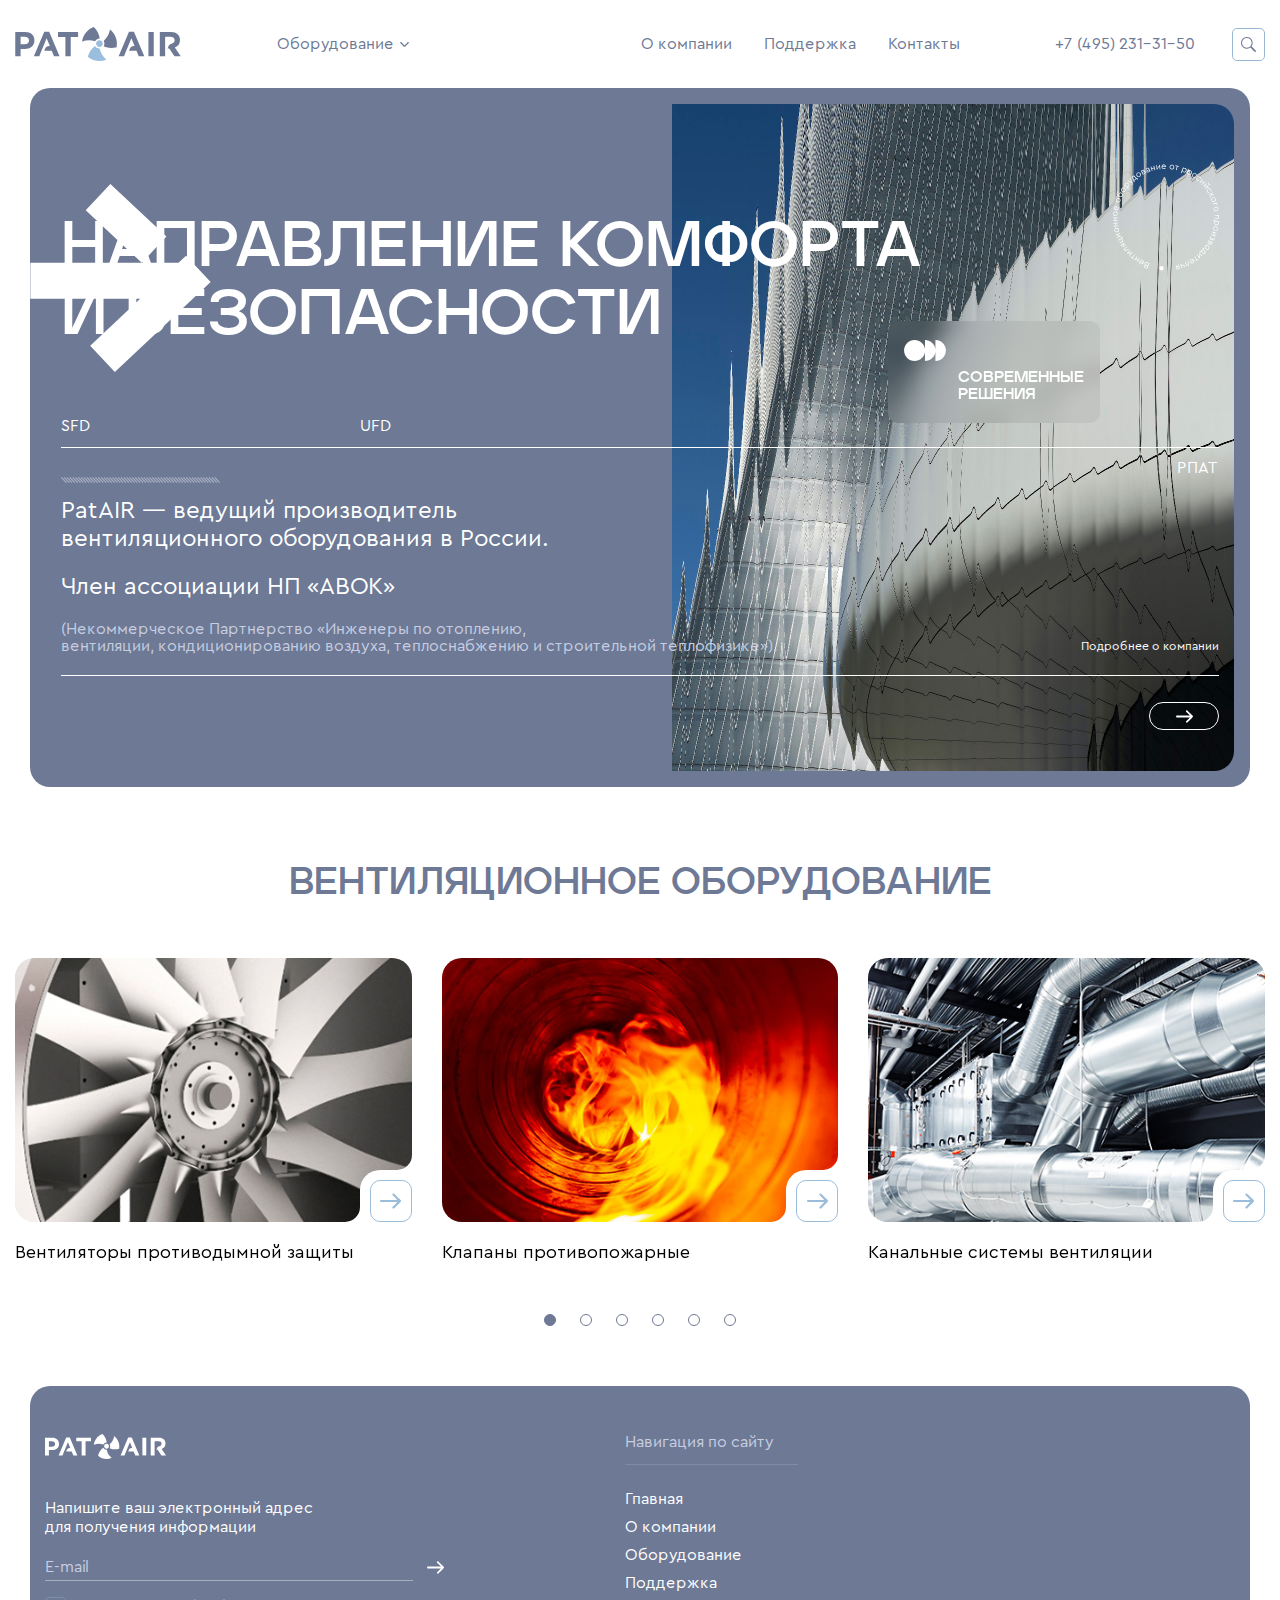
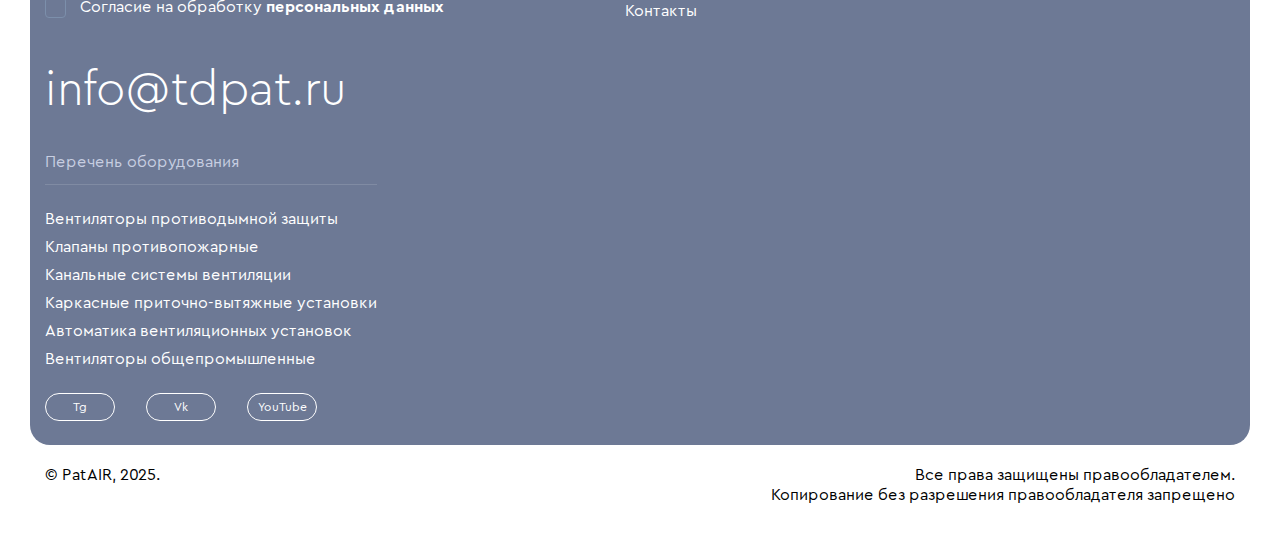
==== index.html @ de63b13e "Initial commit" ====
<!DOCTYPE html>
<html lang="ru">
	<head>
		<meta http-equiv="Content-Type" content="text/html; charset=utf-8">

		<!-- Adapting the page for mobile devices -->
		<meta name="viewport" content="width=device-width, initial-scale=1, maximum-scale=1">

		<!-- Prohibition of phone number recognition -->
		<meta name="format-detection" content="telephone=no">
		<meta name="SKYPE_TOOLBAR" content ="SKYPE_TOOLBAR_PARSER_COMPATIBLE">

		<!-- Page title -->
		<title>Заголовок страницы</title>

		<!-- Meta description -->
		<meta name="description" content="">

		<!-- Meta Keywords -->
		<meta name="keywords" content="">

		<!-- Changing the color of the mobile browser panel -->
		<meta name="msapplication-TileColor" content="#6d7995">
		<meta name="theme-color" content="#6d7995">

		<!-- Connecting style files -->
		<link rel="stylesheet" href="css/swiper-bundle.min.css">
		<link rel="stylesheet" href="css/swiper.css">
		<link rel="stylesheet" href="css/styles.css">
	</head>

	<body>
		<div class="wrap">
			<div class="main">
				<header>
					<div class="cont row">
						<div class="logo">
							<img src="images/logo.svg" alt="">
						</div>

						<nav class="menu row">
							<div class="menu_item">
								<a href="/" class="sub_link">
									<span>Оборудование</span>

									<svg class="arr"><use xlink:href="images/sprite.svg#ic_arr_ver"></use></svg>
								</a>

								<div class="sub_menu">
									<div class="row">
										<div><a href="/">
											<div class="icon">
												<img src="images/tmp/ic_sub_menu.png" alt="" loading="lazy">
											</div>

											<div>Вентиляторы<br> противодымной защиты</div>
										</a></div>

										<div><a href="/">
											<div class="icon">
												<img src="images/tmp/ic_sub_menu.png" alt="" loading="lazy">
											</div>

											<div>Каркасные приточно-вытяжные установки</div>
										</a></div>

										<div><a href="/">
											<div class="icon">
												<img src="images/tmp/ic_sub_menu.png" alt="" loading="lazy">
											</div>

											<div>Автоматика вентиляционных установок</div>
										</a></div>

										<div><a href="/">
											<div class="icon">
												<img src="images/tmp/ic_sub_menu.png" alt="" loading="lazy">
											</div>

											<div>Клапаны противопожарные</div>
										</a></div>

										<div><a href="/">
											<div class="icon">
												<img src="images/tmp/ic_sub_menu.png" alt="" loading="lazy">
											</div>

											<div>Канальные системы вентиляции</div>
										</a></div>

										<div><a href="/">
											<div class="icon">
												<img src="images/tmp/ic_sub_menu.png" alt="" loading="lazy">
											</div>

											<div>Вентиляторы общепромышленные</div>
										</a></div>
									</div>
								</div>
							</div>

							<div class="menu_item">
								<a href="/">О компании</a>
							</div>

							<div class="menu_item">
								<a href="/">Поддержка</a>
							</div>

							<div class="menu_item">
								<a href="/">Контакты</a>
							</div>
						</nav>

						<div class="phone">
							<a href="tel:+7 (495) 231-31-50">+7 (495) 231-31-50</a>
						</div>

						<div class="search">
							<button class="btn">
								<svg class="icon"><use xlink:href="images/sprite.svg#ic_search"></use></svg>
							</button>

							<form action="">
								<input type="text" name="" value="" class="input" placeholder="Введите текст">

								<button type="button" class="close_btn">
									<svg class="icon"><use xlink:href="images/sprite.svg#ic_close"></use></svg>
								</button>
							</form>
						</div>
					</div>
				</header>


				<section class="first_section block">
					<div class="data">
						<svg class="big_arrow"><use xlink:href="images/sprite.svg#ic_big_arrow"></use></svg>

						<div class="cont">
							<svg class="circle_text"><use xlink:href="images/sprite.svg#ic_circle_text"></use></svg>

							<div class="title">Направление комфорта<br> и безопасности</div>

							<div class="solutions">
								<svg class="icon"><use xlink:href="images/sprite.svg#ic_small_circles"></use></svg>
								<span>СОВРЕМЕННЫЕ<br> РЕШЕНИЯ</span>
							</div>

							<div class="line">
								<span>SFD</span>
								<span>UFD</span>
								<span>РПАТ</span>
							</div>

							<div class="sub_title">
								<div>PatAIR — ведущий производитель<br> вентиляционного оборудования в России.</div>

								<div>Член ассоциации НП «АВОК»</div>
							</div>

							<div class="desc">(Некоммерческое Партнерство «Инженеры по отоплению,<br> вентиляции, кондиционированию воздуха, теплоснабжению и строительной теплофизике»).</div>

							<a href="/" class="link">Подробнее о компании</a>

							<div class="hr"></div>

							<a href="/" class="link_arrow">
								<svg class="icon"><use xlink:href="images/sprite.svg#ic_arrow_hor"></use></svg>
							</a>
						</div>

						<img src="images/tmp/first_section_img.jpg" alt="" class="img" loading="lazy">
					</div>
				</section>


				<section class="equipment">
					<div class="cont">
						<div class="block_head center">
							<div class="title">Вентиляционное оборудование</div>
						</div>

						<div class="swiper">
							<div class="swiper-wrapper">
								<div class="swiper-slide">
									<a href="/" class="item">
										<div class="thumb">
											<img src="images/tmp/equipment_thumb1.jpg" alt="" loading="lazy">

											<div class="arrow">
												<div class="icon">
													<svg><use xlink:href="images/sprite.svg#ic_arrow_hor"></use></svg>
												</div>
											</div>
										</div>

										<div class="name">Вентиляторы противодымной защиты</div>
									</a>
								</div>

								<div class="swiper-slide">
									<a href="/" class="item">
										<div class="thumb">
											<img src="images/tmp/equipment_thumb2.jpg" alt="" loading="lazy">

											<div class="arrow">
												<div class="icon">
													<svg><use xlink:href="images/sprite.svg#ic_arrow_hor"></use></svg>
												</div>
											</div>
										</div>

										<div class="name">Клапаны противопожарные</div>
									</a>
								</div>

								<div class="swiper-slide">
									<a href="/" class="item">
										<div class="thumb">
											<img src="images/tmp/equipment_thumb3.jpg" alt="" loading="lazy">

											<div class="arrow">
												<div class="icon">
													<svg><use xlink:href="images/sprite.svg#ic_arrow_hor"></use></svg>
												</div>
											</div>
										</div>

										<div class="name">Канальные системы вентиляции</div>
									</a>
								</div>

								<div class="swiper-slide">
									<a href="/" class="item">
										<div class="thumb">
											<img src="images/tmp/equipment_thumb1.jpg" alt="" loading="lazy">

											<div class="arrow">
												<div class="icon">
													<svg><use xlink:href="images/sprite.svg#ic_arrow_hor"></use></svg>
												</div>
											</div>
										</div>

										<div class="name">Вентиляторы противодымной защиты</div>
									</a>
								</div>

								<div class="swiper-slide">
									<a href="/" class="item">
										<div class="thumb">
											<img src="images/tmp/equipment_thumb2.jpg" alt="" loading="lazy">

											<div class="arrow">
												<div class="icon">
													<svg><use xlink:href="images/sprite.svg#ic_arrow_hor"></use></svg>
												</div>
											</div>
										</div>

										<div class="name">Клапаны противопожарные</div>
									</a>
								</div>

								<div class="swiper-slide">
									<a href="/" class="item">
										<div class="thumb">
											<img src="images/tmp/equipment_thumb3.jpg" alt="" loading="lazy">

											<div class="arrow">
												<div class="icon">
													<svg><use xlink:href="images/sprite.svg#ic_arrow_hor"></use></svg>
												</div>
											</div>
										</div>

										<div class="name">Канальные системы вентиляции</div>
									</a>
								</div>
							</div>

							<div class="swiper-pagination"></div>
						</div>
					</div>
				</section>
			</div>


			<footer>
				<div class="data">
					<div class="cont row">
						<div class="col">
							<div class="logo">
								<img src="images/logo_white.svg" alt="">
							</div>

							<div class="subscribe">
								<div class="label">Напишите ваш электронный адрес<br> для получения информации</div>

								<form action="">
									<input type="email" name="" value="" class="input" placeholder="E-mail">

									<button type="submit" class="submit_btn">
										<svg class="icon"><use xlink:href="images/sprite.svg#ic_arrow_hor"></use></svg>
									</button>

									<div class="agree">
										<label class="checkbox">
											<input type="checkbox" name="agree">

											<div class="check"></div>

											<div>Согласие на обработку <a href="/" target="_blank">персональных данных</a></div>
										</label>
									</div>
								</form>
							</div>

							<div class="email">
								<a href="mailto:info@tdpat.ru">info@tdpat.ru</a>
							</div>
						</div>

						<div class="col">
							<div class="links">
								<div class="title">Навигация по сайту</div>

								<div class="items">
									<div><a href="/">Гпавная</a></div>

									<div><a href="/">О компании</a></div>

									<div><a href="/">Оборудование</a></div>

									<div><a href="/">Поддержка</a></div>

									<div><a href="/">Контакты</a></div>
								</div>
							</div>
						</div>

						<div class="col">
							<div class="links">
								<div class="title">Перечень оборудования</div>

								<div class="items">
									<div><a href="/">Вентиляторы противодымной защиты</a></div>

									<div><a href="/">Клапаны противопожарные</a></div>

									<div><a href="/">Канальные системы вентиляции</a></div>

									<div><a href="/">Каркасные приточно-вытяжные установки</a></div>

									<div><a href="/">Автоматика вентиляционных установок</a></div>

									<div><a href="/">Вентиляторы общепромышленные</a></div>
								</div>
							</div>

							<div class="socials">
								<a href="/" target="_blank" rel="noopener nofollow">Tg</a>

								<a href="/" target="_blank" rel="noopener nofollow">Vk</a>

								<a href="/" target="_blank" rel="noopener nofollow">YouTube</a>
							</div>
						</div>
					</div>
				</div>

				<div class="bottom">
					<div class="cont row">
						<div class="copyright">&copy; PatAIR, 2025.</div>

						<div class="text">Все права защищены правообладателем.<br> Копирование без разрешения правообладателя запрещено</div>
					</div>
				</div>
			</footer>

			<div class="overlay"></div>
		</div>


		<!-- Connecting javascript files -->
		<script src="js/jquery-3.6.3.min.js"></script>
		<script src="js/functions.js"></script>
		<script src="js/swiper-bundle.min.js"></script>
		<script src="js/scripts.js"></script>
	</body>
</html>
---- css/styles.css ----
/*-----------
    Fonts
-----------*/
@font-face
{
    font-family: 'CeraPro';
    font-weight: 300;
    font-style: normal;

    font-display: swap;
    src: url('../fonts/CeraPro-Light.woff2') format('woff2'),
    url('../fonts/CeraPro-Light.woff') format('woff'),
    url('../fonts/CeraPro-Light.ttf') format('truetype');
}

@font-face
{
    font-family: 'CeraPro';
    font-weight: normal;
    font-style: normal;

    font-display: swap;
    src: url('../fonts/CeraPro-Regular.woff2') format('woff2'),
    url('../fonts/CeraPro-Regular.woff') format('woff'),
    url('../fonts/CeraPro-Regular.ttf') format('truetype');
}

@font-face
{
    font-family: 'CeraPro';
    font-weight: 700;
    font-style: normal;

    font-display: swap;
    src: url('../fonts/CeraPro-Bold.woff2') format('woff2'),
    url('../fonts/CeraPro-Bold.woff') format('woff'),
    url('../fonts/CeraPro-Bold.ttf') format('truetype');
}


@font-face
{
    font-family: 'Jeko';
    font-weight: 700;
    font-style: normal;

    font-display: swap;
    src: url('../fonts/Jeko-Bold.woff2') format('woff2'),
    url('../fonts/Jeko-Bold.woff') format('woff'),
    url('../fonts/Jeko-Bold.ttf') format('truetype');
}



/*------------------
    Reset styles
------------------*/
*
{
    box-sizing: border-box;
    margin: 0;
    padding: 0;

    scroll-margin-top: 24px;
}

*:before,
*:after
{
    box-sizing: border-box;
}

html
{
    scroll-behavior: smooth;
    -webkit-font-smoothing: antialiased;
    -moz-osx-font-smoothing: grayscale;
        -ms-text-size-adjust: 100%;
    -webkit-text-size-adjust: 100%;
}

body
{
    margin: 0;

    overscroll-behavior: none;
    -webkit-tap-highlight-color: transparent;
    -webkit-overflow-scrolling: touch;
    text-rendering: optimizeLegibility;
    text-decoration-skip: objects;
}

img
{
    border-style: none;
}

textarea
{
    overflow: auto;
}

input,
textarea,
input:active,
textarea:active,
button
{
    margin: 0;

    -webkit-border-radius: 0;
            border-radius: 0;
         outline: none transparent !important;
    box-shadow: none;

    -webkit-appearance: none;
            appearance: none;
    -moz-outline: none !important;
}

input::-webkit-outer-spin-button,
input::-webkit-inner-spin-button
{
    margin: 0;

    -webkit-appearance: none;
}

input[type=number]
{
    -moz-appearance: textfield;
}

:focus
{
    outline: 0;
}

:hover,
:active
{
    -webkit-tap-highlight-color: rgba(0, 0, 0, 0);
    -webkit-touch-callout: none;
}


::-ms-clear
{
    display: none;
}



/*-------------------
    Global styles
-------------------*/
:root
{
    --bg: #fff;
    --scroll_width: 17px;
    --text_color: #000;
    --font_size: 16px;
    --font_size_title: 38px;
    --font_size_title_big: 64px;
    --font_family: 'CeraPro', 'Arial', sans-serif;
    --font_family2: 'Jeko', 'Arial', sans-serif;
}


::selection
{
    color: #fff;
    background: #6d7995;
}

::-moz-selection
{
    color: #fff;
    background: #6d7995;
}



html
{
    height: 100%;
    min-height: -moz-available;
    min-height: -webkit-fill-available;
    min-height:         fill-available;
}


html.custom_scroll ::-webkit-scrollbar
{
    width: 10px;
    height: 10px;

    background-color: var(--bg);
}


html.custom_scroll ::-webkit-scrollbar-thumb
{
    background-color: #6d7995;
}


body
{
    font-family: var(--font_family);
    font-size: var(--font_size);
    font-weight: 400;
    line-height: normal;

    height: 100%;
    min-height: -moz-available;
    min-height: -webkit-fill-available;
    min-height:         fill-available;

    color: var(--text_color);
}


body.lock
{
    overflow: hidden;
}


button
{
    font-family: inherit;
    font-size: inherit;
    font-weight: inherit;
    line-height: inherit;

    display: inline-block;

    cursor: pointer;
    vertical-align: top;

    color: inherit;
    border: none;
    background: none;
}


.wrap
{
    position: relative;
    z-index: 9;

    display: flex;
    overflow: clip;
    flex-direction: column;

    min-height: 100%;

    background: var(--bg);
}


.wrap > .main
{
    position: relative;

    display: flex;
    flex: 1 0 auto;
    flex-direction: column;
}


.cont
{
    width: 100%;
    max-width: 1410px;
    margin: 0 auto;
    padding: 0 15px;
}


.row
{
    display: flex;
    align-content: flex-start;
    align-items: flex-start;
    flex-wrap: wrap;
    justify-content: flex-start;
}



.block
{
    margin-bottom: 72px;
}



.overlay
{
    position: fixed;
    z-index: 90;
    top: 0;
    left: 0;

    display: none;

    width: 100%;
    height: 100%;

    opacity: .49;
    background: #000;
}



/*------------
    Header
------------*/
header
{
    position: sticky;
    z-index: 100;
    top: 0;
    left: 0;

    width: 100%;

    background: var(--bg);
}


header .cont
{
    align-content: center;
    align-items: center;
    justify-content: space-between;

    padding-top: 27px;
    padding-bottom: 27px;
}



header .logo
{
    display: block;

    text-decoration: none;

    color: currentColor;
}


header .logo img
{
    display: block;

    width: 166px;
    height: 34px;
}



header .menu
{
    margin-left: auto;

    transition: opacity .2s linear;

    gap: 32px;
}


header .menu.hide
{
    opacity: 0;
}


header .menu_item:first-child
{
    margin-right: 200px;
}


header .menu_item > a
{
    position: relative;

    display: flex;
    align-content: center;
    align-items: center;
    flex-wrap: wrap;
    justify-content: center;

    text-decoration: none;

    color: #6d7995;

    gap: 6px;
}


header .menu_item > a .arr
{
    display: block;

    width: 9px;
    height: 5px;

    transition: transform .2s linear;
}


header .menu_item > a:after
{
    position: absolute;
    right: 0;
    bottom: -34px;
    left: 0;

    width: 0;
    height: 4px;
    margin: auto;

    content: '';
    transition: width .3s linear;

    background: #9bbdda;
}


header .menu_item > a.active .arr
{
    transform: rotate(180deg);
}


header .menu_item > a:hover:after,
header .menu_item > a.active:after
{
    width: 100%;
}


header .sub_menu
{
    position: absolute;
    z-index: 9;
    top: 100%;
    right: 0;
    left: 0;

    visibility: hidden;

    width: 1410px;
    max-width: 100%;
    margin: 0 auto;
    padding: 32px 80px 24px;

    transition: .2s linear;
    pointer-events: none;

    opacity: 0;
    border-radius: 0 0 10px 10px;
}


header .sub_menu:before
{
    position: absolute;
    z-index: 1;
    top: 0;
    right: 0;
    left: 0;

    display: block;

    width: 90%;
    height: 80%;
    margin: 0 auto;

    content: '';
    transition: .1s linear;
    pointer-events: none;

    border-radius: inherit;
    background: #fff;
}


header .sub_menu .row
{
    position: relative;
    z-index: 3;

    display: flex;
    align-content: stretch;
    align-items: stretch;
    flex-wrap: wrap;
    justify-content: flex-start;

    margin-left: -160px;

    transition: transform .1s linear;
    transform: translateY(24px);
}


header .sub_menu .row > *
{
    position: relative;

    width: calc(33.333% - 160px);
    margin-left: 160px;
}


header .sub_menu .row > *:before
{
    position: absolute;
    top: 0;
    left: -80px;

    display: block;

    width: 2px;
    height: 100%;

    content: '';
    pointer-events: none;

    background: #e6eef6;
}


header .sub_menu .row > *:nth-child(3n+1):before
{
    display: none;
}


header .sub_menu a
{
    line-height: 15px;

    display: flex;
    align-content: flex-start;
    align-items: flex-start;
    flex-wrap: wrap;
    justify-content: space-between;

    padding: 12px 0;

    transition: color .2s linear;
    text-decoration: none;

    color: currentColor;
}


header .sub_menu .icon
{
    display: flex;
    align-content: center;
    align-items: center;
    flex-wrap: wrap;
    justify-content: center;

    width: 58px;
    height: 50px;
}


header .sub_menu .icon img
{
    display: block;

    max-width: 100%;
    max-height: 100%;
}


header .sub_menu .icon + *
{
    align-self: center;

    width: calc(100% - 80px);
}


header .sub_menu a:hover,
header .sub_menu a.active
{
    color: #9bbdda;
}



header .sub_menu.show
{
    visibility: visible;

    pointer-events: auto;

    opacity: 1;
}


header .sub_menu.show:before
{
    width: 100%;
    height: 100%;
}


header .sub_menu.show .row
{
    transform: translateY(0px);
}



header .phone
{
    margin-left: 38px;
    margin-left: auto;

    transition: opacity .2s linear;
    white-space: nowrap;

    color: #6d7995;
}


header .phone.hide
{
    opacity: 0;
}


header .phone a
{
    text-decoration: none;

    color: currentColor;
}



header .search
{
    position: relative;

    margin-left: 38px;
}


header .search .btn
{
    display: flex;
    align-content: center;
    align-items: center;
    flex-wrap: wrap;
    justify-content: center;

    width: 33px;
    height: 33px;

    transition: .2s linear;

    color: #6d7995;
    border: 1px solid rgb(152, 185, 213);
    border-radius: 5px;
}


header .search .btn .icon
{
    display: block;

    width: 15px;
    height: 15px;
}


header .search .btn.active
{
    pointer-events: none;

    opacity: 0;
}


header .search form
{
    position: absolute;
    top: 50%;
    right: 0;

    visibility: hidden;

    width: 1000px;
    max-width: 100vw;

    transition: .2s linear;
    transform: translate(100%, -50%);
    pointer-events: none;

    opacity: 0;
}


header .search form.show
{
    visibility: visible;

    transition: .3s linear .2s;
    transform: translate(0%, -50%);
    pointer-events: auto;

    opacity: 1;
}


header .search form ::-webkit-input-placeholder
{
    color: #85868c;
}

header .search form :-moz-placeholder
{
    color: #85868c;
}

header .search form ::-moz-placeholder
{
    opacity: 1;
    color: #85868c;
}

header .search form :-ms-input-placeholder
{
    color: #85868c;
}


header .search .input
{
    font-family: inherit;
    font-size: 20px;

    display: block;

    width: 100%;
    height: 48px;
    padding-right: 48px;

    color: #151824;
    border: none;
    border-bottom: 1px solid #c5c5c5;
    background: none;
}


header .search .close_btn
{
    position: absolute;
    top: 0;
    right: 0;
    bottom: 0;

    display: flex;
    align-content: center;
    align-items: center;
    flex-wrap: wrap;
    justify-content: center;

    width: 24px;
    height: 24px;
    margin: auto 0;

    transition: color .2s linear;

    color: #151824;
}


header .search .close_btn .icon
{
    display: block;

    width: 16px;
    height: 16px;
}


header .search .close_btn:hover
{
    color: #004fad;
}



/*----------------
    Block head
----------------*/
.block_head
{
    margin-bottom: 48px;
}


.block_head.center
{
    text-align: center;
}


.block_head .title
{
    font-family: var(--font_family2);
    font-size: var(--font_size_title);
    font-weight: 700;
    line-height: calc(100% + 13px);

    display: block;

    text-transform: uppercase;

    color: #6d7995;
}



/*-----------------
    Main slider
-----------------*/
.first_section
{
    padding-right: 30px;
    padding-left: 30px;
}


.first_section .data
{
    position: relative;

    padding: 16px;

    color: #fff;
    border-radius: 20px;
    background: #6d7995;
}


.first_section .cont
{
    position: relative;
    z-index: 3;

    display: flex;
    align-content: flex-end;
    align-items: flex-end;
    flex-wrap: wrap;
    justify-content: flex-start;

    min-height: 667px;
    padding-top: 41px;
    padding-bottom: 41px;
}


.first_section .img
{
    position: absolute;
    z-index: 1;
    top: 0;
    right: 16px;
    bottom: 0;

    display: block;

    width: calc(50% - 48px);
    height: calc(100% - 32px);
    margin: auto 0;

    pointer-events: none;

    border-radius: 0 20px 20px 0;

    object-fit: cover;
}


.first_section .big_arrow
{
    position: absolute;
    z-index: 1;
    top: 96px;
    left: 0;

    display: block;

    width: 181px;
    height: 188px;

    pointer-events: none;
}


.first_section .circle_text
{
    position: absolute;
    z-index: 1;
    top: 60px;
    right: 15px;

    display: block;

    width: 106px;
    height: 107px;

    pointer-events: none;
}


.first_section .title
{
    font-family: var(--font_family2);
    font-size: var(--font_size_title_big);
    font-weight: 700;
    line-height: calc(100% + 4px);

    width: 100%;
    margin-bottom: 96px;

    text-transform: uppercase;
}


.first_section .solutions
{
    font-family: var(--font_family2);
    font-weight: 700;
    line-height: 17px;

    position: absolute;
    top: 217px;
    right: 134px;

    display: flex;
    flex-direction: column;

    width: 212px;
    max-width: 100%;
    padding: 19px 16px;

    text-transform: uppercase;

    border-radius: 10px;
    background: rgba(0,0,0,.05);

    gap: 9px;
            backdrop-filter: blur(10px);
    -webkit-backdrop-filter: blur(10px);
}


.first_section .solutions .icon
{
    display: block;

    width: 42px;
    height: 21px;
}


.first_section .solutions span
{
    margin-left: auto;
}


.first_section .line
{
    line-height: 17px;

    position: relative;

    width: 100%;
    height: 1px;
    margin-bottom: 29px;

    background: currentColor;
}


.first_section .line > *
{
    position: absolute;
    bottom: 100%;

    margin-bottom: 12px;
}


.first_section .line > *:nth-child(1)
{
    left: 0;
}

.first_section .line > *:nth-child(2)
{
    left: 25.806%;
}

.first_section .line > *:nth-child(3)
{
    top: 100%;
    right: 0;
    bottom: auto;
    left: auto;

    margin-top: 12px;
    margin-bottom: 0;
}


.first_section .sub_title
{
    font-size: 24px;
    line-height: calc(100% + 4px);

    display: flex;
    flex-direction: column;

    width: 100%;
    padding-top: 20px;

    background: url(../images/bg_first_section_sub_title.png) 0 0/auto 6px no-repeat;

    gap: 20px;
}


.first_section .desc
{
    line-height: 17px;

    margin-top: 20px;

    color: #c7cee1;
}


.first_section .link
{
    font-size: 12px;
    line-height: 17px;

    display: inline-block;
    align-self: flex-end;

    margin-top: 20px;
    margin-left: auto;

    vertical-align: top;
    text-decoration: none;

    color: currentColor;
}


.first_section .hr
{
    width: 100%;
    height: 1px;
    margin-top: 20px;

    background: currentColor;
}


.first_section .link_arrow
{
    display: flex;
    align-content: center;
    align-items: center;
    flex-wrap: wrap;
    justify-content: center;

    width: 70px;
    height: 28px;
    margin-top: 26px;
    margin-left: auto;

    text-decoration: none;

    color: currentColor;
    border: 1px solid;
    border-radius: 20px;
}


.first_section .link_arrow .icon
{
    display: block;

    width: 17px;
    height: 13px;
}



/*---------------
    Equipment
---------------*/
.equipment
{
    margin-bottom: 60px;
}


.equipment .swiper
{
    overflow: visible !important;

    padding-bottom: 64px;
}


.equipment .swiper-slide
{
    position: relative;

    visibility: hidden;

    transition: opacity .2s linear, visibility .2s linear;
    pointer-events: none;

    opacity: 0;
}


.equipment .swiper-slide.visible
{
    visibility: visible;

    pointer-events: auto;

    opacity: 1;
}


.equipment .item
{
    font-size: 18px;
    line-height: 20px;

    display: flex;
    flex-direction: column;

    text-decoration: none;

    color: currentColor;

    gap: 20px;
}


.equipment .item .thumb
{
    position: relative;

    padding-bottom: 66.592%;

    border-radius: 20px;
    background: #ddd;
}


.equipment .item .thumb img
{
    position: absolute;
    z-index: 1;
    top: 0;
    left: 0;

    display: block;

    width: 100%;
    height: 100%;

    border-radius: inherit;

    object-fit: cover;
}


.equipment .item .arrow
{
    position: absolute;
    z-index: 3;
    right: 0;
    bottom: 0;

    display: flex;
    align-content: flex-end;
    align-items: flex-end;
    flex-wrap: wrap;
    justify-content: flex-end;

    width: 52px;
    height: 52px;

    border-radius: 20px 0 0 0;
    background: #fff;
}


.equipment .item .arrow:before
{
    position: absolute;
    z-index: 1;
    right: 0;
    bottom: 100%;

    display: block;

    width: 30px;
    height: 30px;

    content: '';
    pointer-events: none;

    border-radius: 50%;
    background: none;
    box-shadow: 15px 15px 0 0 #fff;
}


.equipment .item .arrow:after
{
    position: absolute;
    z-index: 1;
    right: 100%;
    bottom: 0;

    display: block;

    width: 30px;
    height: 30px;

    content: '';
    pointer-events: none;

    border-radius: 50%;
    background: none;
    box-shadow: 15px 15px 0 0 #fff;
}


.equipment .item .arrow .icon
{
    position: relative;
    z-index: 2;

    display: flex;
    align-content: center;
    align-items: center;
    flex-wrap: wrap;
    justify-content: center;

    width: 42px;
    height: 42px;

    color: #9bbdda;
    border: 1px solid;
    border-radius: 10px;
}


.equipment .item .arrow .icon svg
{
    display: block;

    width: 21px;
    height: 16px;
}



/*------------
    Footer
------------*/
footer
{
    padding-right: 30px;
    padding-left: 30px;
}


footer .data
{
    padding: 48px 0 24px;

    color: #fff;
    border-radius: 20px;
    background: #6d7995;
}


footer .bottom
{
    padding: 20px 0 32px;
}



footer .cont
{
    gap: 40px 180px;
}



footer .logo img
{
    display: block;

    width: 121px;
    height: 25px;
}



footer .subscribe
{
    width: 400px;
    max-width: 100%;
    margin-top: 40px;
}


footer .subscribe .label
{
    line-height: 19px;

    margin-bottom: 16px;
}


footer .subscribe form
{
    display: flex;
    align-content: center;
    align-items: center;
    flex-wrap: wrap;
    justify-content: space-between;
}


footer .subscribe ::-webkit-input-placeholder
{
    color: #c7cee1;
}

footer .subscribe :-moz-placeholder
{
    color: #c7cee1;
}

footer .subscribe ::-moz-placeholder
{
    opacity: 1;
    color: #c7cee1;
}

footer .subscribe :-ms-input-placeholder
{
    color: #c7cee1;
}


footer .subscribe .input
{
    font-family: inherit;
    font-size: inherit;

    display: block;

    width: calc(100% - 32px);
    height: 28px;

    transition: border-color .2s linear;

    color: #fff;
    border: none;
    border-bottom: 1px solid #a7afbf;
    background: transparent;
}


footer .subscribe .input:-webkit-autofill
{
    -webkit-box-shadow: inset 0 0 0 50px transparent !important;
}


footer .subscribe .input:focus
{
    border-color: #fff;
}


footer .subscribe .submit_btn
{
    display: flex;
    align-content: center;
    align-items: center;
    flex-wrap: wrap;
    justify-content: center;

    width: 20px;
    height: 20px;
}


footer .subscribe .submit_btn .icon
{
    display: block;

    width: 17px;
    height: 13px;
}


footer .subscribe .agree
{
    width: 100%;
    margin-top: 16px;
}


footer .subscribe .checkbox
{
    line-height: 19px;

    position: relative;

    display: flex;
    align-content: center;
    align-items: center;
    flex-wrap: wrap;
    justify-content: flex-start;

    min-height: 21px;
    padding-left: 35px;

    cursor: pointer;
}


footer .subscribe .checkbox input
{
    display: none;
}


footer .subscribe .checkbox .check
{
    position: absolute;
    top: 0;
    left: 0;

    display: flex;
    align-content: center;
    align-items: center;
    flex-wrap: wrap;
    justify-content: center;

    width: 21px;
    height: 21px;

    color: #fff;
    border: 1px solid #7c8fab;
    border-radius: 4px;
}


footer .subscribe .checkbox .check:before
{
    position: relative;
    top: -1px;

    display: block;

    width: 12px;
    height: 6px;

    content: '';
    transition: opacity .2s linear;
    transform: rotate(-45deg);

    opacity: 0;
    border-bottom: 2px solid;
    border-left: 2px solid;
}


footer .subscribe .checkbox a
{
    font-weight: 700;

    text-decoration: none;

    color: currentColor;
}


footer .subscribe .checkbox input:checked ~ .check:before
{
    opacity: 1;
}



footer .email
{
    font-size: 48px;
    font-weight: 300;
    line-height: 100%;

    margin-top: 48px;
}


footer .email a
{
    white-space: nowrap;
    text-decoration: none;

    color: currentColor;
}



footer .title
{
    line-height: 17px;

    margin-bottom: 24px;
    padding-right: 24px;
    padding-bottom: 13px;

    color: #c7cee1;
    border-bottom: 1px solid #808ba3;
}



footer .links .items
{
    line-height: 20px;

    display: flex;
    flex-direction: column;

    gap: 8px;
}


footer .links .items a
{
    display: inline-block;

    vertical-align: top;
    text-decoration: none;

    color: currentColor;
}



footer .socials
{
    display: flex;
    align-content: center;
    align-items: center;
    flex-wrap: wrap;
    justify-content: flex-start;

    margin-top: 24px;

    gap: 31px;
}


footer .socials a
{
    font-size: 12px;

    display: flex;
    align-content: center;
    align-items: center;
    flex-wrap: wrap;
    justify-content: center;

    width: 70px;
    height: 28px;

    text-align: center;
    text-decoration: none;

    color: currentColor;
    border: 1px solid;
    border-radius: 20px;
}



footer .copyright
{
    line-height: 20px;
}



footer .text
{
    line-height: 20px;

    margin-left: auto;

    text-align: right;
}
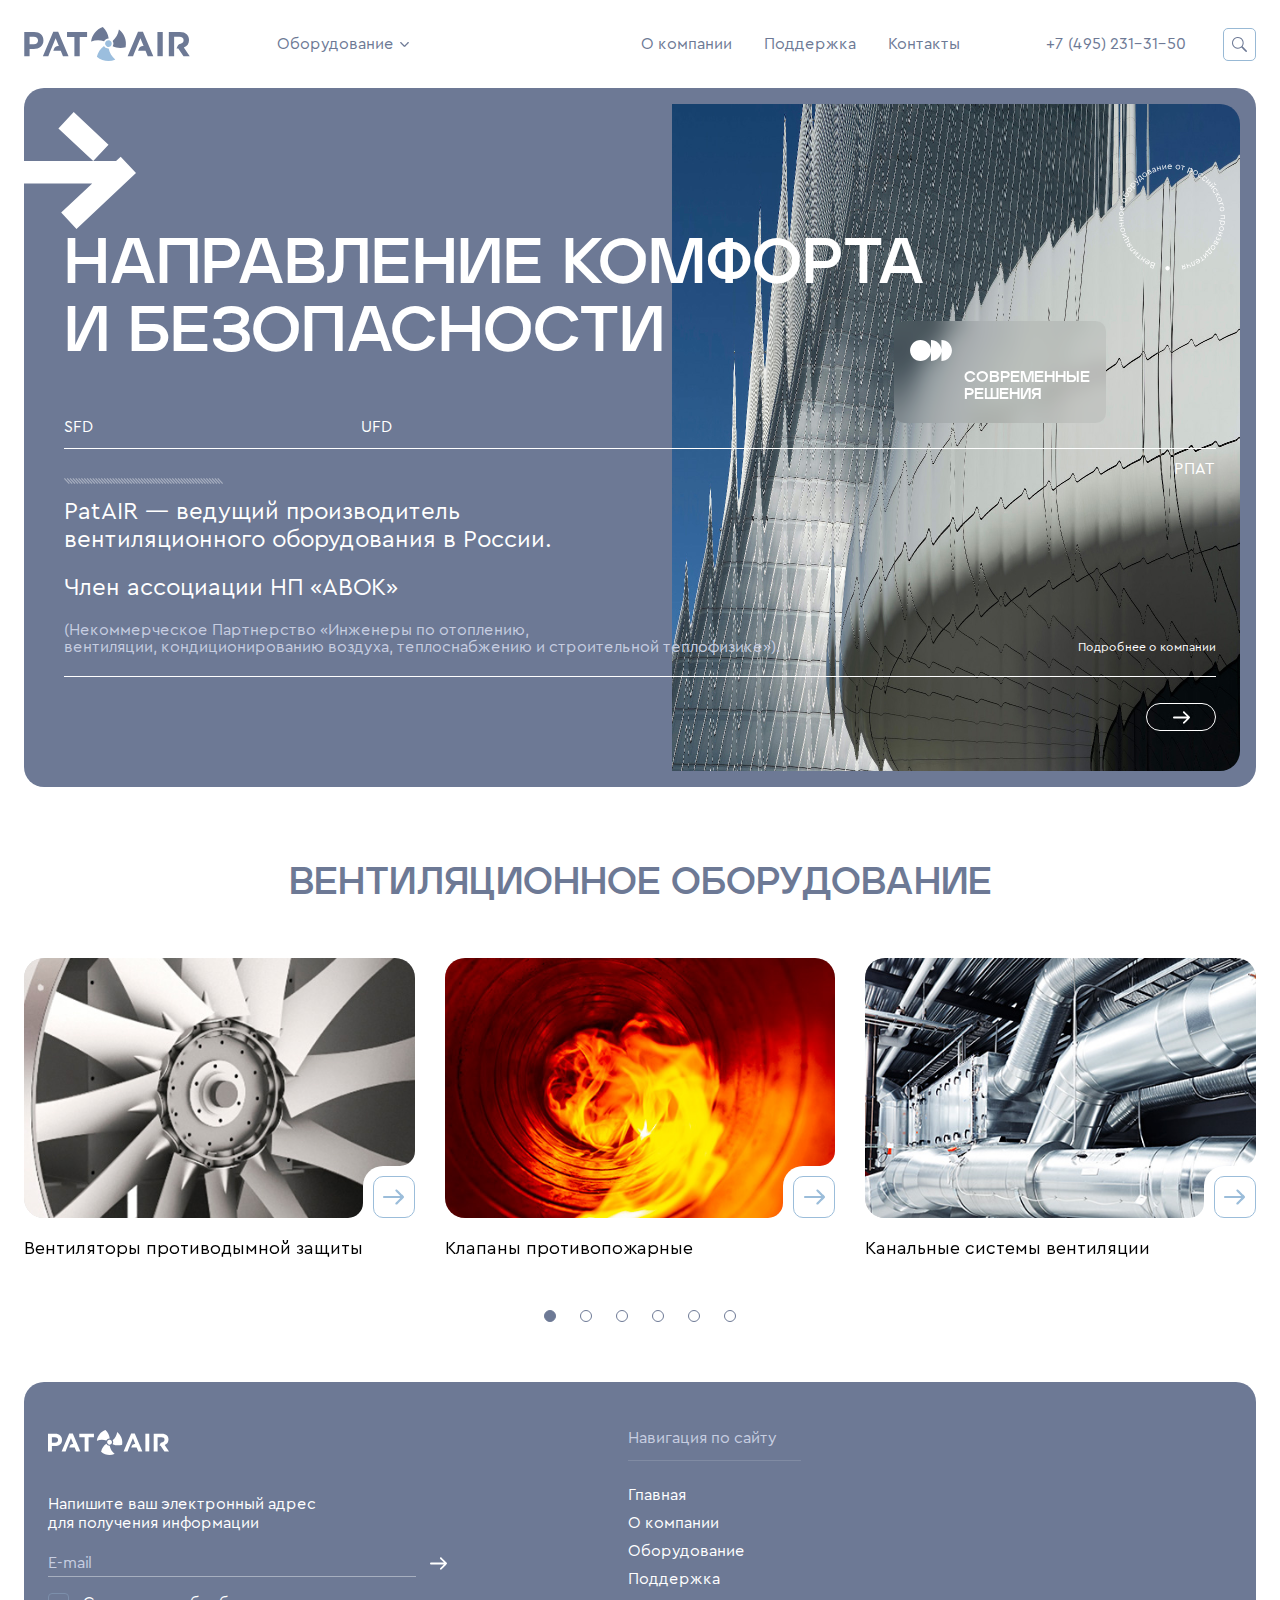
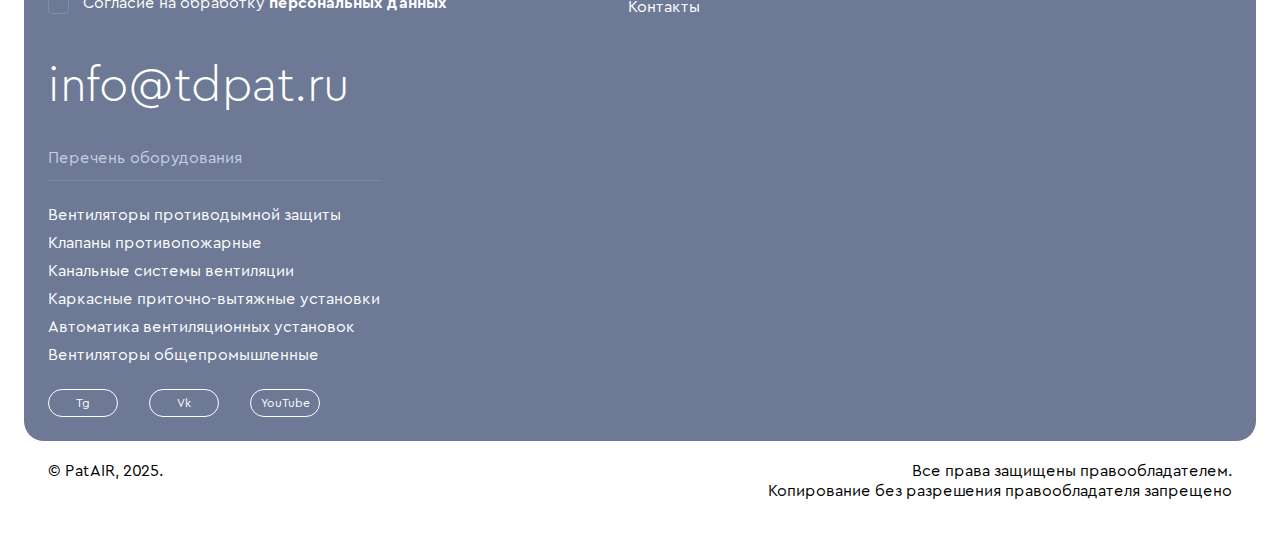
==== commit b90ef511: "Update" ====
--- a/index.html
+++ b/index.html
@@ -27,6 +27,8 @@
 		<link rel="stylesheet" href="css/swiper-bundle.min.css">
 		<link rel="stylesheet" href="css/swiper.css">
 		<link rel="stylesheet" href="css/styles.css">
+
+		<link rel="stylesheet" href="css/response_1899.css" media="print, (max-width: 1899px)">
 	</head>
 
 	<body>
--- a/css/styles.css
+++ b/css/styles.css
@@ -835,9 +835,9 @@
 
 
 
-/*-----------------
-    Main slider
------------------*/
+/*-------------------
+    First section
+-------------------*/
 .first_section
 {
     padding-right: 30px;
@@ -1585,6 +1585,15 @@
 }
 
 
+footer .links .items a:hover,
+footer .links .items a.actie
+{
+    text-decoration: underline;
+
+    text-decoration-thickness: 1px;
+}
+
+
 
 footer .socials
 {
--- a/css/response_1899.css
+++ b/css/response_1899.css
@@ -0,0 +1,55 @@
+@media print,
+(max-width: 1899px)
+{
+    /*-------------------
+        Global styles
+    -------------------*/
+    .cont
+    {
+        padding: 0 24px;
+    }
+
+
+
+    /*-------------------
+        First section
+    -------------------*/
+    .first_section
+    {
+        padding-right: 24px;
+        padding-left: 24px;
+    }
+
+
+    .first_section .cont
+    {
+        padding-top: 40px;
+        padding-bottom: 40px;
+    }
+
+
+    .first_section .title
+    {
+        margin-bottom: 80px;
+    }
+
+
+    .first_section .big_arrow
+    {
+        top: 24px;
+
+        width: 112px;
+        height: 117px;
+    }
+
+
+
+    /*------------
+        Footer
+    ------------*/
+    footer
+    {
+        padding-right: 24px;
+        padding-left: 24px;
+    }
+}
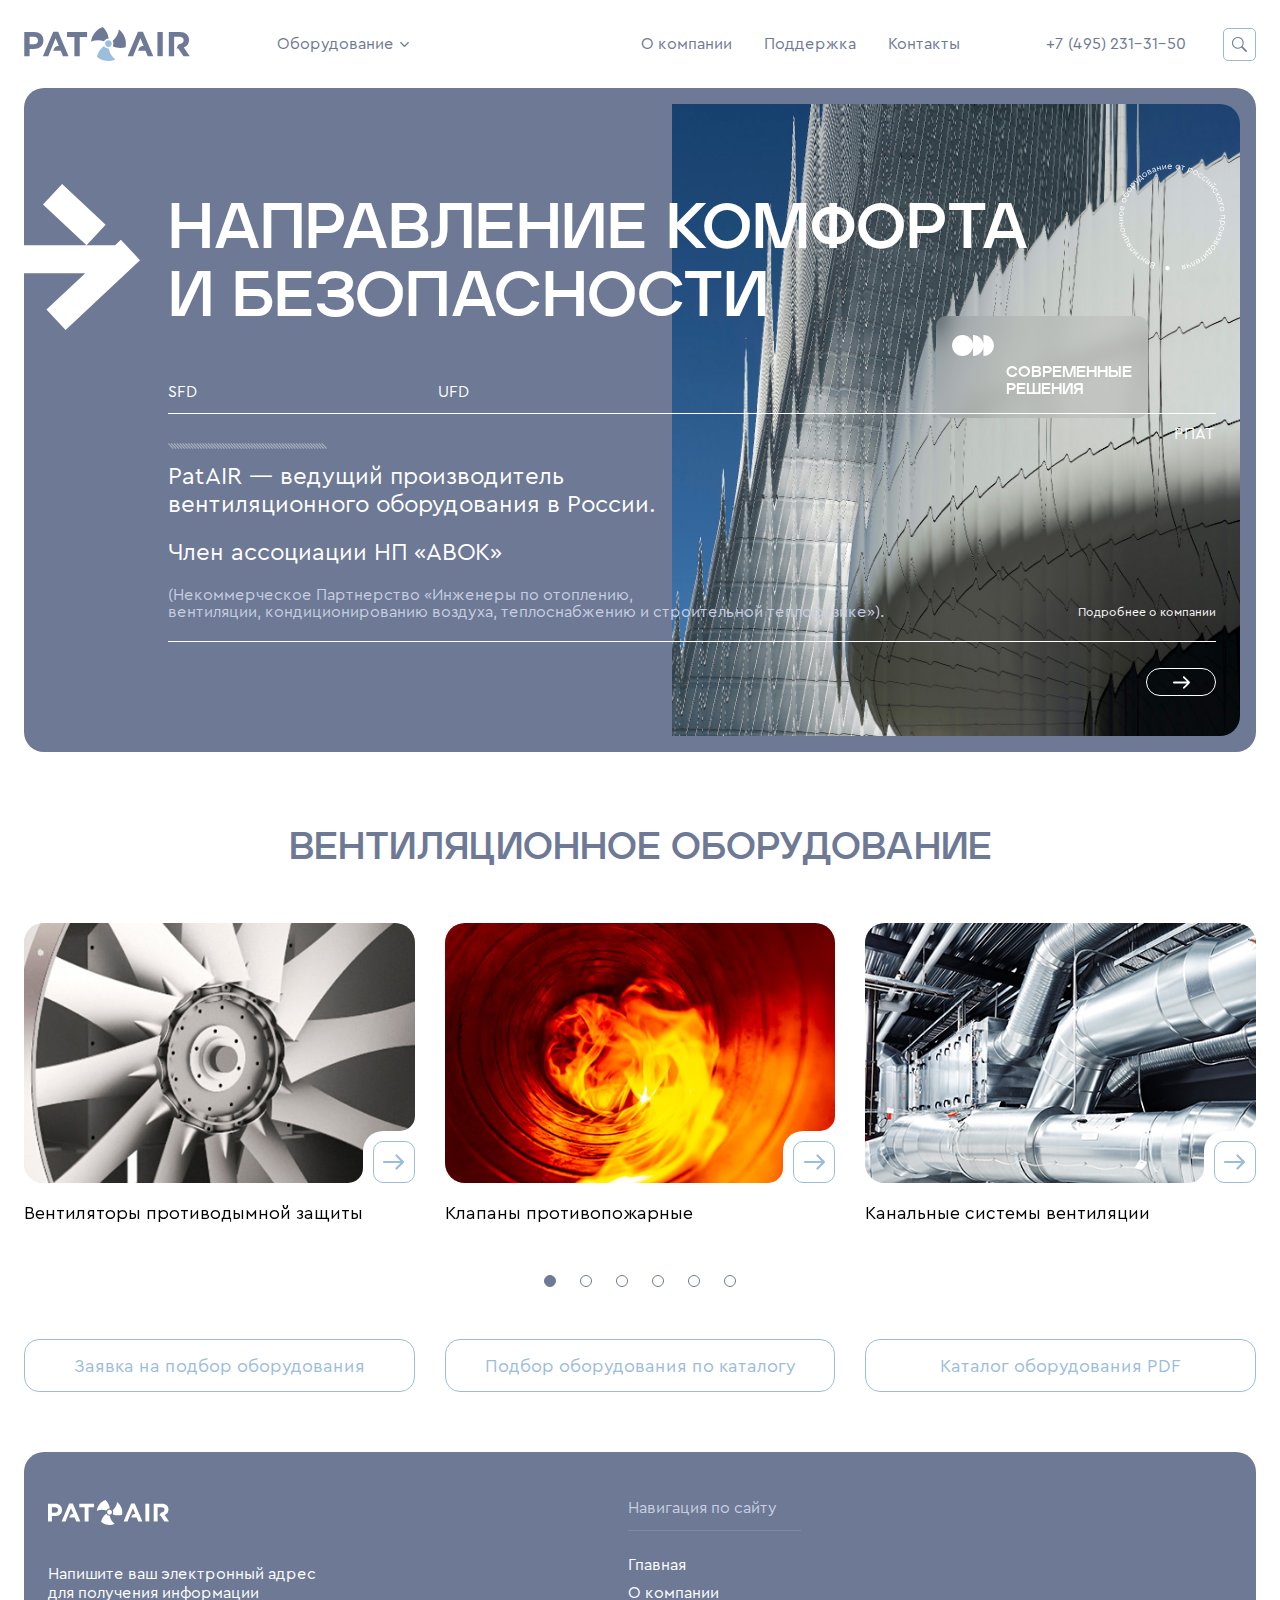
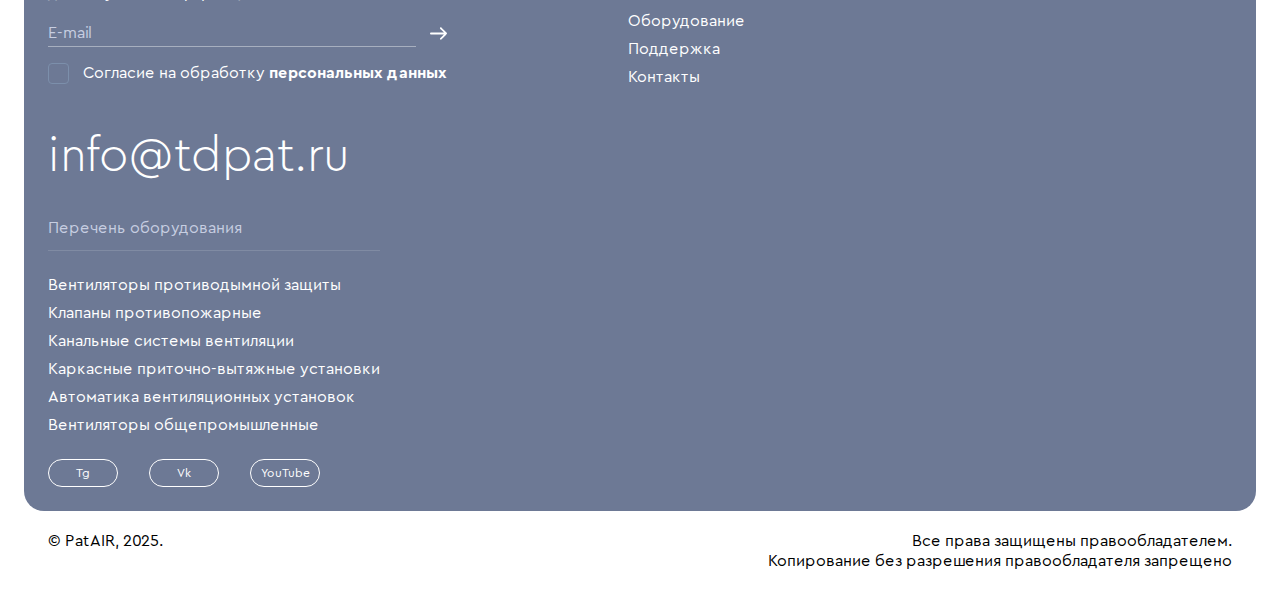
==== commit 39a93e4b: "Update main page" ====
--- a/index.html
+++ b/index.html
@@ -26,6 +26,7 @@
 		<!-- Connecting style files -->
 		<link rel="stylesheet" href="css/swiper-bundle.min.css">
 		<link rel="stylesheet" href="css/swiper.css">
+		<link rel="stylesheet" href="css/fancybox.css">
 		<link rel="stylesheet" href="css/styles.css">
 
 		<link rel="stylesheet" href="css/response_1899.css" media="print, (max-width: 1899px)">
@@ -284,6 +285,14 @@
 
 							<div class="swiper-pagination"></div>
 						</div>
+
+						<div class="buttons">
+							<button class="btn modal_btn" data-modal="order_modal">Заявка на подбор оборудования</button>
+
+							<button class="btn">Подбор оборудования по каталогу</button>
+
+							<a href="" download="" class="btn">Каталог оборудования PDF</a>
+						</div>
 					</div>
 				</section>
 			</div>
@@ -385,10 +394,92 @@
 		</div>
 
 
+		<section class="modal" id="order_modal">
+			<div class="image">
+				<img src="images/tmp/order_modal_img.jpg" alt="" loading="lazy">
+			</div>
+
+			<div class="modal_data">
+				<div class="data">
+					<div class="modal_title">Оставить заявку<br> на подбор оборудования</div>
+
+					<form action="" class="form">
+						<div class="fields">
+							<div class="columns">
+								<div class="line">
+									<div class="field">
+										<div class="required">*</div>
+
+										<input type="text" name="" value="" class="input" placeholder="Имя">
+									</div>
+								</div>
+
+								<div class="line">
+									<div class="field">
+										<div class="required">*</div>
+
+										<input type="tel" name="" value="" class="input" placeholder="Телефон">
+									</div>
+								</div>
+							</div>
+
+							<div class="line">
+								<div class="field">
+									<div class="required">*</div>
+
+									<input type="email" name="" value="" class="input" placeholder="E-mail">
+								</div>
+							</div>
+
+							<div class="line">
+								<div class="field">
+									<div class="required">*</div>
+
+									<textarea name="" placeholder="Текст сообщения"></textarea>
+								</div>
+							</div>
+
+							<div class="line file">
+								<div class="field">
+									<label>
+										<input type="file" name="file">
+
+										<svg class="icon"><use xlink:href="images/sprite.svg#ic_file"></use></svg>
+										<span>Прикрепить файл</span>
+									</label>
+								</div>
+							</div>
+						</div>
+
+						<div class="submit">
+							<div class="agree">
+								<label class="checkbox">
+									<input type="checkbox" name="agree">
+
+									<div class="check"></div>
+
+									<div>Отправляя эту форму, я подтверждаю, что ознакомился с <a href="/" target="_blank">Политикой конфиденциальности</a> и принимаю ее.</div>
+								</label>
+							</div>
+
+							<button type="submit" class="submit_btn">
+								<span>ОТПРАВИТЬ</span>
+
+								<svg class="icon"><use xlink:href="images/sprite.svg#ic_arrow_hor"></use></svg>
+							</button>
+						</div>
+					</form>
+				</div>
+			</div>
+		</section>
+
+
 		<!-- Connecting javascript files -->
 		<script src="js/jquery-3.6.3.min.js"></script>
 		<script src="js/functions.js"></script>
 		<script src="js/swiper-bundle.min.js"></script>
+		<script src="js/fancybox.js"></script>
+		<script src="js/imask.js"></script>
 		<script src="js/scripts.js"></script>
 	</body>
 </html>--- a/css/styles.css
+++ b/css/styles.css
@@ -315,6 +315,56 @@
 
 
 
+.modal_btn > *
+{
+    pointer-events: none;
+}
+
+
+
+/*--------------
+    Fancybox
+--------------*/
+.fancybox__backdrop
+{
+    background: rgba(0, 0, 0, .63);
+}
+
+
+.fancybox__slide
+{
+    padding: 40px;
+}
+
+
+/* .fancybox__content > .f-button.is-close-btn,
+.is-compact .fancybox__content > .f-button.is-close-btn
+{
+    top: 0;
+    right: 0;
+
+    opacity: 1;
+
+    --f-button-width: 34px;
+    --f-button-height: 34px;
+    --f-button-border-radius: 0;
+    --f-button-color: var(--text_color);
+    --f-button-hover-color: var(--text_color);
+    --f-button-svg-width: 14px;
+    --f-button-svg-height: 14px;
+    --f-button-bg: transparent;
+    --f-button-hover-bg: transparent;
+    --f-button-active-bg: transparent;
+}
+
+
+.fancybox__content > .f-button.is-close-btn svg
+{
+    stroke: none;
+} */
+
+
+
 /*------------
     Header
 ------------*/
@@ -835,6 +885,351 @@
 
 
 
+/*------------------
+    Form elements
+------------------*/
+.form
+{
+    --form_border_color: #9abbd8;
+    --form_focus_color: #9abbd8;
+    --form_error_color: red;
+    --form_border_radius: 15px;
+    --form_bg_color: none;
+    --form_placeholder_color: #6d7995;
+}
+
+
+.form ::-webkit-input-placeholder
+{
+    color: var(--form_placeholder_color);
+}
+
+.form :-moz-placeholder
+{
+    color: var(--form_placeholder_color);
+}
+
+.form ::-moz-placeholder
+{
+    opacity: 1;
+    color: var(--form_placeholder_color);
+}
+
+.form :-ms-input-placeholder
+{
+    color: var(--form_placeholder_color);
+}
+
+
+.form .columns
+{
+    display: flex;
+    align-content: flex-start;
+    align-items: flex-start;
+    flex-wrap: wrap;
+    justify-content: flex-start;
+
+    margin-left: calc(var(--form_columns_offset) * -1);
+
+    --form_columns_offset: 30px;
+}
+
+.form .columns > *
+{
+    width: calc(50% - var(--form_columns_offset));
+    margin-left: var(--form_columns_offset);
+}
+
+
+.form .line
+{
+    margin-bottom: 7px;
+}
+
+
+.form .field
+{
+    position: relative;
+}
+
+
+.form .required
+{
+    font-size: 30px;
+    line-height: 100%;
+
+    position: absolute;
+    z-index: 3;
+    top: 10px;
+    right: 0;
+
+    display: flex;
+    align-content: center;
+    align-items: center;
+    flex-wrap: wrap;
+    justify-content: center;
+
+    width: 36px;
+
+    pointer-events: none;
+
+    color: #9bbdda;
+}
+
+
+.form .input
+{
+    font-family: var(--font_family);
+    font-size: 18px;
+
+    display: block;
+
+    width: 100%;
+    height: 44px;
+    padding: 0 16px;
+
+    transition: border-color .2s linear;
+
+    color: var(--text_color);
+    border: 1px solid var(--form_border_color);
+    border-radius: var(--form_border_radius);
+    background: var(--form_bg_color);
+}
+
+.form .input:-webkit-autofill
+{
+    -webkit-box-shadow: inset 0 0 0 50px var(--form_bg_color) !important;
+}
+
+
+.form textarea
+{
+    font-family: var(--font_family);
+    font-size: 18px;
+
+    display: block;
+
+    width: 100%;
+    height: 101px;
+    padding: 10px 16px;
+
+    resize: none;
+    transition: border-color .2s linear;
+
+    color: var(--text_color);
+    border: 1px solid var(--form_border_color);
+    border-radius: var(--form_border_radius);
+    background: var(--form_bg_color);
+}
+
+.form textarea::-webkit-scrollbar
+{
+    width: 5px;
+    height: 5px;
+}
+
+
+.form .required + .input,
+.form .required + textarea
+{
+    padding-right: 31px;
+}
+
+
+.form .input:focus,
+.form textarea:focus
+{
+    border-color: var(--form_focus_color);
+}
+
+
+.form .error
+{
+    border-color: var(--form_error_color);
+}
+
+
+.form .file
+{
+    padding: 12px 0;
+}
+
+
+.form .file label
+{
+    font-size: 18px;
+    line-height: calc(100% + 2px);
+
+    display: flex;
+    align-content: center;
+    align-items: center;
+    flex-wrap: wrap;
+    justify-content: space-between;
+
+    cursor: pointer;
+
+    color: var(--form_placeholder_color);
+
+    gap: 8px;
+}
+
+
+.form .file input
+{
+    display: none;
+}
+
+
+.form .file label .icon
+{
+    display: block;
+
+    width: 17px;
+    height: 19px;
+}
+
+
+.form .file label span
+{
+    overflow: hidden;
+
+    width: calc(100% - 25px);
+
+    white-space: nowrap;
+    text-overflow: ellipsis;
+}
+
+
+.form .checkbox
+{
+    line-height: calc(100% + 2px);
+
+    position: relative;
+
+    display: flex;
+    align-content: center;
+    align-items: center;
+    flex-wrap: wrap;
+    justify-content: flex-start;
+
+    min-height: 21px;
+    padding-left: 36px;
+
+    cursor: pointer;
+}
+
+
+.form .checkbox input
+{
+    display: none;
+}
+
+
+.form .checkbox .check
+{
+    position: absolute;
+    top: 0;
+    left: 0;
+
+    display: flex;
+    align-content: center;
+    align-items: center;
+    flex-wrap: wrap;
+    justify-content: center;
+
+    width: 21px;
+    height: 21px;
+
+    color: #6d7995;
+    border: 1px solid;
+    border-radius: 4px;
+}
+
+
+.form .checkbox .check:before
+{
+    position: relative;
+    top: -2px;
+
+    display: block;
+
+    width: 12px;
+    height: 6px;
+
+    content: '';
+    transition: opacity .2s linear;
+    transform: rotate(-45deg);
+
+    opacity: 0;
+    border-bottom: 1px solid;
+    border-left: 1px solid;
+}
+
+
+.form .checkbox input:checked ~ .check:before
+{
+    opacity: 1;
+}
+
+
+.form .checkbox a
+{
+    text-decoration: none;
+
+    color: #6d7995;
+}
+
+
+.form .submit
+{
+    display: flex;
+    align-content: center;
+    align-items: center;
+    flex-wrap: wrap;
+    justify-content: space-between;
+
+    padding-top: 8px;
+}
+
+
+.form .submit .agree
+{
+    width: calc(100% - 236px);
+}
+
+
+.form .submit_btn
+{
+    font-size: 18px;
+
+    display: flex;
+    align-content: center;
+    align-items: center;
+    flex-wrap: wrap;
+    justify-content: space-between;
+
+    min-width: 211px;
+    height: 43px;
+    padding: 0 9px 0 18px;
+
+    text-transform: uppercase;
+
+    color: #fff;
+    border-radius: 15px;
+    background: #9bbdda;
+}
+
+
+.form .submit_btn .icon
+{
+    display: block;
+
+    width: 17px;
+    height: 13px;
+}
+
+
+
 /*-------------------
     First section
 -------------------*/
@@ -1294,6 +1689,60 @@
 
 
 
+.equipment .buttons
+{
+    display: flex;
+    align-content: center;
+    align-items: center;
+    flex-wrap: wrap;
+    justify-content: center;
+
+    margin-top: 52px;
+    margin-bottom: -30px;
+    margin-left: -30px;
+}
+
+
+.equipment .buttons > *
+{
+    width: calc(33.333% - 30px);
+    margin-bottom: 30px;
+    margin-left: 30px;
+}
+
+
+.equipment .buttons .btn
+{
+    font-size: 18px;
+    line-height: 20px;
+
+    display: flex;
+    align-content: center;
+    align-items: center;
+    flex-wrap: wrap;
+    justify-content: center;
+
+    min-height: 53px;
+    padding: 11px;
+
+    transition: .2s linear;
+    text-align: center;
+    text-decoration: none;
+
+    color: #9bbdda;
+    border: 1px solid #9bbdda;
+    border-radius: 15px;
+}
+
+
+.equipment .buttons .btn:hover
+{
+    color: #fff;
+    background: #9bbdda;
+}
+
+
+
 /*------------
     Footer
 ------------*/
@@ -1647,3 +2096,91 @@
 
     text-align: right;
 }
+
+
+
+/*-----------
+    PopUp
+-----------*/
+.modal
+{
+    display: none;
+    visibility: visible !important;
+
+    width: 1410px;
+    max-width: 100%;
+    padding: 0;
+
+    color: var(--text_color);
+    background: none;
+}
+
+
+.modal_data
+{
+    position: relative;
+
+    width: calc(100% - 240px);
+    margin-left: auto;
+    padding: 100px 120px 100px 480px;
+
+    border-radius: 10px;
+    background: #fff;
+}
+
+
+.modal .image
+{
+    position: absolute;
+    z-index: 3;
+    top: 50%;
+    left: 0;
+
+    width: 690px;
+
+    transform: translateY(-50%);
+
+    border-radius: 15px;
+    background: #ddd;
+    box-shadow: 0 14px 90px 0 rgba(26, 23, 27, .28);
+}
+
+
+.modal .image img
+{
+    display: block;
+
+    width: 100%;
+
+    border-radius: inherit;
+}
+
+
+.modal .modal_title
+{
+    font-family: var(--font_family2);
+    font-size: 37px;
+    font-weight: 700;
+    line-height: calc(100% + 4px);
+
+    color: #6d7995;
+}
+
+
+.modal .form
+{
+    margin-top: 28px;
+}
+
+
+.modal .form .fields
+{
+    padding-left: 120px;
+}
+
+
+
+#order_modal > .f-button.is-close-btn
+{
+    display: none;
+}
--- a/css/response_1899.css
+++ b/css/response_1899.css
@@ -21,8 +21,15 @@
     }
 
 
+    .first_section .data
+    {
+        padding-left: 120px;
+    }
+
+
     .first_section .cont
     {
+        min-height: 632px;
         padding-top: 40px;
         padding-bottom: 40px;
     }
@@ -34,12 +41,19 @@
     }
 
 
+    .first_section .solutions
+    {
+        top: 212px;
+        right: 92px;
+    }
+
+
     .first_section .big_arrow
     {
-        top: 24px;
+        left: -24px;
 
-        width: 112px;
-        height: 117px;
+        width: 140px;
+        height: 146px;
     }
 
 
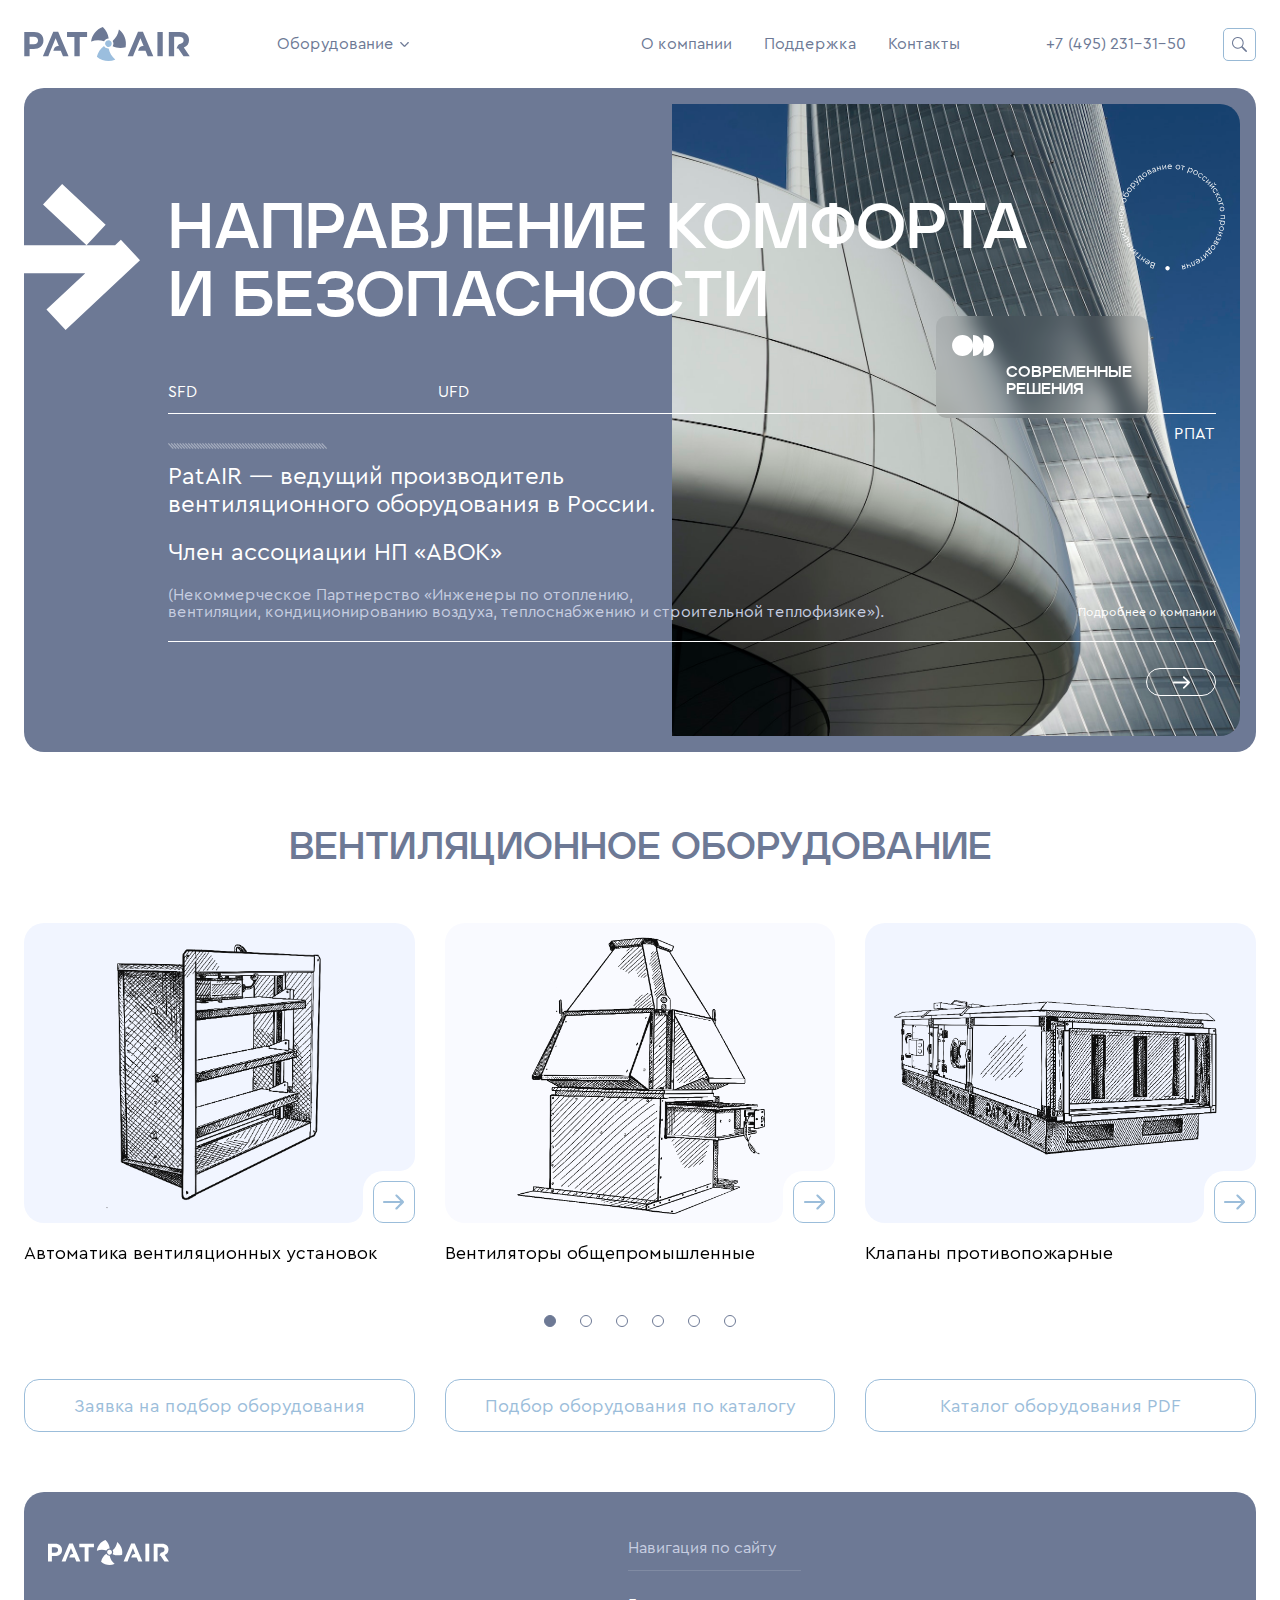
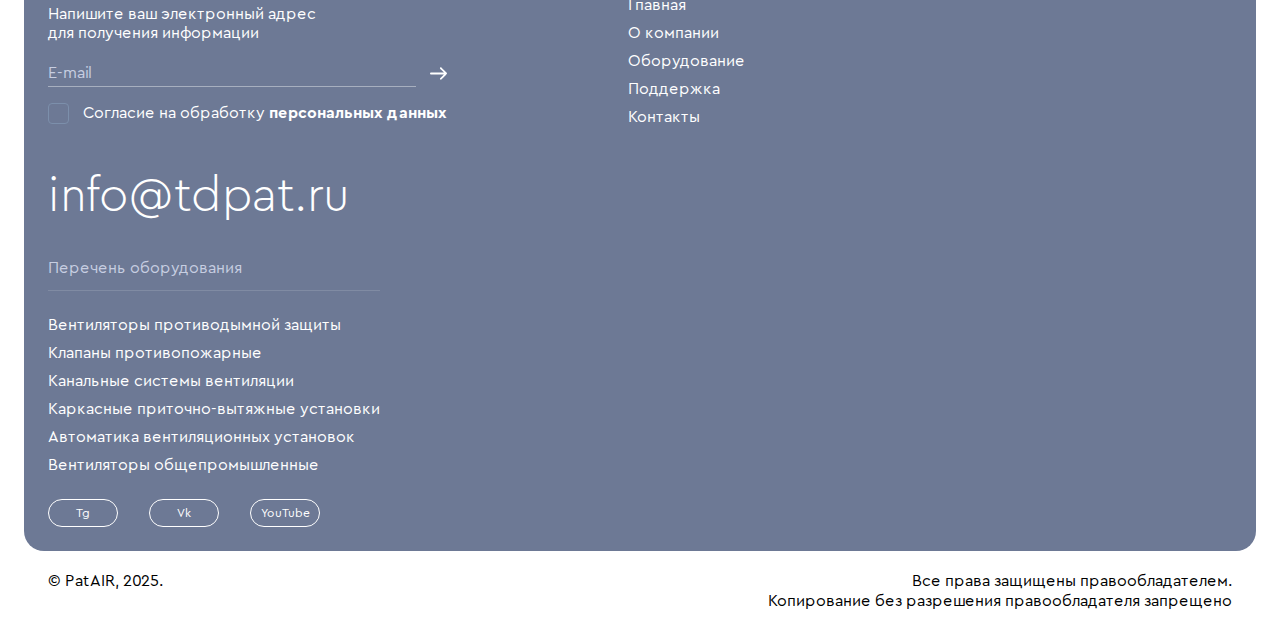
==== commit 3b9f3f6f: "Update" ====
--- a/index.html
+++ b/index.html
@@ -53,15 +53,31 @@
 									<div class="row">
 										<div><a href="/">
 											<div class="icon">
-												<img src="images/tmp/ic_sub_menu.png" alt="" loading="lazy">
-											</div>
-
-											<div>Вентиляторы<br> противодымной защиты</div>
-										</a></div>
-
-										<div><a href="/">
-											<div class="icon">
-												<img src="images/tmp/ic_sub_menu.png" alt="" loading="lazy">
+												<img src="images/tmp/equipment_thumb1.png" alt="" loading="lazy">
+											</div>
+
+											<div>Автоматика вентиляционных установок</div>
+										</a></div>
+
+										<div><a href="/">
+											<div class="icon">
+												<img src="images/tmp/equipment_thumb2.png" alt="" loading="lazy">
+											</div>
+
+											<div>Вентиляторы общепромышленные</div>
+										</a></div>
+
+										<div><a href="/">
+											<div class="icon">
+												<img src="images/tmp/equipment_thumb3.png" alt="" loading="lazy">
+											</div>
+
+											<div>Клапаны противопожарные</div>
+										</a></div>
+
+										<div><a href="/">
+											<div class="icon">
+												<img src="images/tmp/equipment_thumb4.png" alt="" loading="lazy">
 											</div>
 
 											<div>Каркасные приточно-вытяжные установки</div>
@@ -69,23 +85,7 @@
 
 										<div><a href="/">
 											<div class="icon">
-												<img src="images/tmp/ic_sub_menu.png" alt="" loading="lazy">
-											</div>
-
-											<div>Автоматика вентиляционных установок</div>
-										</a></div>
-
-										<div><a href="/">
-											<div class="icon">
-												<img src="images/tmp/ic_sub_menu.png" alt="" loading="lazy">
-											</div>
-
-											<div>Клапаны противопожарные</div>
-										</a></div>
-
-										<div><a href="/">
-											<div class="icon">
-												<img src="images/tmp/ic_sub_menu.png" alt="" loading="lazy">
+												<img src="images/tmp/equipment_thumb5.png" alt="" loading="lazy">
 											</div>
 
 											<div>Канальные системы вентиляции</div>
@@ -93,10 +93,10 @@
 
 										<div><a href="/">
 											<div class="icon">
-												<img src="images/tmp/ic_sub_menu.png" alt="" loading="lazy">
-											</div>
-
-											<div>Вентиляторы общепромышленные</div>
+												<img src="images/tmp/equipment_thumb6.png" alt="" loading="lazy">
+											</div>
+
+											<div>Вентиляторы противодымной защиты</div>
 										</a></div>
 									</div>
 								</div>
@@ -162,7 +162,9 @@
 								<div>Член ассоциации НП «АВОК»</div>
 							</div>
 
-							<div class="desc">(Некоммерческое Партнерство «Инженеры по отоплению,<br> вентиляции, кондиционированию воздуха, теплоснабжению и строительной теплофизике»).</div>
+							<div class="desc">
+								<p>(Некоммерческое Партнерство «Инженеры по отоплению,<br> вентиляции, кондиционированию воздуха, теплоснабжению и строительной теплофизике»).</p>
+							</div>
 
 							<a href="/" class="link">Подробнее о компании</a>
 
@@ -188,8 +190,88 @@
 							<div class="swiper-wrapper">
 								<div class="swiper-slide">
 									<a href="/" class="item">
-										<div class="thumb">
-											<img src="images/tmp/equipment_thumb1.jpg" alt="" loading="lazy">
+										<div class="thumb bg1">
+											<img src="images/tmp/equipment_thumb1.png" alt="" loading="lazy">
+
+											<div class="arrow">
+												<div class="icon">
+													<svg><use xlink:href="images/sprite.svg#ic_arrow_hor"></use></svg>
+												</div>
+											</div>
+										</div>
+
+										<div class="name">Автоматика вентиляционных установок</div>
+									</a>
+								</div>
+
+								<div class="swiper-slide">
+									<a href="/" class="item">
+										<div class="thumb bg2">
+											<img src="images/tmp/equipment_thumb2.png" alt="" loading="lazy">
+
+											<div class="arrow">
+												<div class="icon">
+													<svg><use xlink:href="images/sprite.svg#ic_arrow_hor"></use></svg>
+												</div>
+											</div>
+										</div>
+
+										<div class="name">Вентиляторы общепромышленные</div>
+									</a>
+								</div>
+
+								<div class="swiper-slide">
+									<a href="/" class="item">
+										<div class="thumb bg1">
+											<img src="images/tmp/equipment_thumb3.png" alt="" loading="lazy">
+
+											<div class="arrow">
+												<div class="icon">
+													<svg><use xlink:href="images/sprite.svg#ic_arrow_hor"></use></svg>
+												</div>
+											</div>
+										</div>
+
+										<div class="name">Клапаны противопожарные</div>
+									</a>
+								</div>
+
+								<div class="swiper-slide">
+									<a href="/" class="item">
+										<div class="thumb bg2">
+											<img src="images/tmp/equipment_thumb1.png" alt="" loading="lazy">
+
+											<div class="arrow">
+												<div class="icon">
+													<svg><use xlink:href="images/sprite.svg#ic_arrow_hor"></use></svg>
+												</div>
+											</div>
+										</div>
+
+										<div class="name">Каркасные приточно-вытяжные установки</div>
+									</a>
+								</div>
+
+								<div class="swiper-slide">
+									<a href="/" class="item">
+										<div class="thumb bg1">
+											<img src="images/tmp/equipment_thumb2.png" alt="" loading="lazy">
+
+											<div class="arrow">
+												<div class="icon">
+													<svg><use xlink:href="images/sprite.svg#ic_arrow_hor"></use></svg>
+												</div>
+											</div>
+										</div>
+
+										<div class="name">Канальные системы вентиляции</div>
+									</a>
+								</div>
+
+								<div class="swiper-slide">
+									<a href="/" class="item">
+										<div class="thumb bg2">
+											<img src="images/tmp/equipment_thumb3.png" alt="" loading="lazy">
 
 											<div class="arrow">
 												<div class="icon">
@@ -199,86 +281,6 @@
 										</div>
 
 										<div class="name">Вентиляторы противодымной защиты</div>
-									</a>
-								</div>
-
-								<div class="swiper-slide">
-									<a href="/" class="item">
-										<div class="thumb">
-											<img src="images/tmp/equipment_thumb2.jpg" alt="" loading="lazy">
-
-											<div class="arrow">
-												<div class="icon">
-													<svg><use xlink:href="images/sprite.svg#ic_arrow_hor"></use></svg>
-												</div>
-											</div>
-										</div>
-
-										<div class="name">Клапаны противопожарные</div>
-									</a>
-								</div>
-
-								<div class="swiper-slide">
-									<a href="/" class="item">
-										<div class="thumb">
-											<img src="images/tmp/equipment_thumb3.jpg" alt="" loading="lazy">
-
-											<div class="arrow">
-												<div class="icon">
-													<svg><use xlink:href="images/sprite.svg#ic_arrow_hor"></use></svg>
-												</div>
-											</div>
-										</div>
-
-										<div class="name">Канальные системы вентиляции</div>
-									</a>
-								</div>
-
-								<div class="swiper-slide">
-									<a href="/" class="item">
-										<div class="thumb">
-											<img src="images/tmp/equipment_thumb1.jpg" alt="" loading="lazy">
-
-											<div class="arrow">
-												<div class="icon">
-													<svg><use xlink:href="images/sprite.svg#ic_arrow_hor"></use></svg>
-												</div>
-											</div>
-										</div>
-
-										<div class="name">Вентиляторы противодымной защиты</div>
-									</a>
-								</div>
-
-								<div class="swiper-slide">
-									<a href="/" class="item">
-										<div class="thumb">
-											<img src="images/tmp/equipment_thumb2.jpg" alt="" loading="lazy">
-
-											<div class="arrow">
-												<div class="icon">
-													<svg><use xlink:href="images/sprite.svg#ic_arrow_hor"></use></svg>
-												</div>
-											</div>
-										</div>
-
-										<div class="name">Клапаны противопожарные</div>
-									</a>
-								</div>
-
-								<div class="swiper-slide">
-									<a href="/" class="item">
-										<div class="thumb">
-											<img src="images/tmp/equipment_thumb3.jpg" alt="" loading="lazy">
-
-											<div class="arrow">
-												<div class="icon">
-													<svg><use xlink:href="images/sprite.svg#ic_arrow_hor"></use></svg>
-												</div>
-											</div>
-										</div>
-
-										<div class="name">Канальные системы вентиляции</div>
 									</a>
 								</div>
 							</div>
--- a/css/styles.css
+++ b/css/styles.css
@@ -41,6 +41,18 @@
 @font-face
 {
     font-family: 'Jeko';
+    font-weight: normal;
+    font-style: normal;
+
+    font-display: swap;
+    src: url('../fonts/Jeko-Regular.woff2') format('woff2'),
+    url('../fonts/Jeko-Regular.woff') format('woff'),
+    url('../fonts/Jeko-Regular.ttf') format('truetype');
+}
+
+@font-face
+{
+    font-family: 'Jeko';
     font-weight: 700;
     font-style: normal;
 
@@ -48,6 +60,18 @@
     src: url('../fonts/Jeko-Bold.woff2') format('woff2'),
     url('../fonts/Jeko-Bold.woff') format('woff'),
     url('../fonts/Jeko-Bold.ttf') format('truetype');
+}
+
+@font-face
+{
+    font-family: 'Jeko';
+    font-weight: 800;
+    font-style: normal;
+
+    font-display: swap;
+    src: url('../fonts/Jeko-ExtraBold.woff2') format('woff2'),
+    url('../fonts/Jeko-ExtraBold.woff') format('woff'),
+    url('../fonts/Jeko-ExtraBold.ttf') format('truetype');
 }
 
 
@@ -318,6 +342,23 @@
 .modal_btn > *
 {
     pointer-events: none;
+}
+
+
+.clearfix
+{
+    clear: both;
+}
+
+
+.left
+{
+    float: left;
+}
+
+.right
+{
+    float: right;
 }
 
 
@@ -365,6 +406,36 @@
 
 
 
+/*----------------
+    Pagination
+----------------*/
+.pagination
+{
+    line-height: calc(100% + 4px);
+
+    display: flex;
+    align-content: center;
+    align-items: center;
+    flex-wrap: wrap;
+    justify-content: center;
+
+    margin-top: 60px;
+
+    color: #6d7995;
+
+    gap: 30px;
+}
+
+
+.pagination a
+{
+    text-decoration: none;
+
+    color: currentColor;
+}
+
+
+
 /*------------
     Header
 ------------*/
@@ -854,17 +925,214 @@
 
 
 
+/*---------------
+    Page head
+---------------*/
+.page_head
+{
+    padding-right: 30px;
+    padding-left: 30px;
+}
+
+
+.page_head .data
+{
+    position: relative;
+
+    padding: 16px;
+
+    color: #fff;
+    border-radius: 20px;
+    background: #6d7995;
+}
+
+
+.page_head .cont
+{
+    position: relative;
+    z-index: 3;
+
+    display: flex;
+    flex-direction: column;
+
+    min-height: 700px;
+    padding-top: 120px;
+    padding-bottom: 40px;
+}
+
+
+.page_head.small .cont
+{
+    align-content: center;
+    align-items: center;
+
+    min-height: 288px;
+    padding-top: 100px;
+    padding-bottom: 100px;
+}
+
+
+.page_head .img
+{
+    position: absolute;
+    z-index: 1;
+    top: 0;
+    right: 16px;
+    bottom: 0;
+
+    display: block;
+
+    width: calc(50% - 48px);
+    height: calc(100% - 32px);
+    margin: auto 0;
+
+    pointer-events: none;
+
+    border-radius: 0 20px 20px 0;
+
+    object-fit: cover;
+}
+
+
+.page_head .big_arrow
+{
+    position: absolute;
+    z-index: 1;
+    top: 100px;
+    left: 0;
+
+    display: block;
+
+    width: 181px;
+    height: 188px;
+
+    pointer-events: none;
+}
+
+
+.page_head.small .big_arrow
+{
+    top: 64px;
+}
+
+
+.page_head .title
+{
+    font-family: var(--font_family2);
+    font-size: var(--font_size_title_big);
+    font-weight: 700;
+    line-height: calc(100% + 6px);
+
+    width: 100%;
+    margin-bottom: 48px;
+
+    text-transform: uppercase;
+
+    color: #9bbdda;
+}
+
+
+.page_head .title.big_m
+{
+    margin-bottom: 80px;
+}
+
+
+.page_head.small .title
+{
+    margin-bottom: 0;
+}
+
+
+.page_head .desc
+{
+    font-size: 24px;
+    line-height: calc(100% + 4px);
+
+    display: flex;
+    flex-direction: column;
+
+    width: 640px;
+    max-width: 100%;
+
+    gap: 28px;
+}
+
+.page_head .desc.big_w
+{
+    width: 680px;
+}
+
+
+.page_head .date
+{
+    font-size: 24px;
+    font-weight: 700;
+    line-height: calc(100% + 4px);
+
+    display: flex;
+    align-content: center;
+    align-items: center;
+    flex-wrap: wrap;
+    justify-content: flex-start;
+
+    width: 100%;
+    margin-top: auto;
+
+    color: #9bbdda;
+
+    gap: 16px;
+}
+
+
+.page_head .date a
+{
+    text-decoration: none;
+
+    color: currentColor;
+}
+
+
+.page_head .date a .icon
+{
+    display: block;
+
+    width: 17px;
+    height: 13px;
+}
+
+
+.page_head .date a.prev_link .icon
+{
+    transform: rotate(180deg);
+}
+
+
+
 /*----------------
     Block head
 ----------------*/
 .block_head
 {
+    display: flex;
+    align-content: flex-end;
+    align-items: flex-end;
+    flex-wrap: wrap;
+    justify-content: space-between;
+
     margin-bottom: 48px;
 }
 
+.block_head.big_m
+{
+    margin-bottom: 60px;
+}
+
 
 .block_head.center
 {
+    justify-content: center;
+
     text-align: center;
 }
 
@@ -881,6 +1149,90 @@
     text-transform: uppercase;
 
     color: #6d7995;
+}
+
+
+.block_head .title.light
+{
+    font-weight: 400;
+    line-height: calc(100% + 8px);
+}
+
+
+.block_head .title span
+{
+    color: #000;
+}
+
+
+.block_head .title small
+{
+    line-height: calc(100% + 8px);
+
+    display: inline-block;
+
+    vertical-align: top;
+    text-transform: none;
+
+    color: #000;
+}
+
+
+.block_head .title .small_circles
+{
+    display: inline-block;
+
+    width: 56px;
+    height: 28px;
+    margin-top: -4px;
+    margin-left: 12px;
+
+    vertical-align: middle;
+
+    color: #000;
+}
+
+
+.block_head .title small .small_circles
+{
+    color: #6d7995;
+}
+
+
+
+.block_head .all_link a
+{
+    display: flex;
+    align-content: center;
+    align-items: center;
+    flex-wrap: wrap;
+    justify-content: center;
+
+    width: 70px;
+    height: 28px;
+
+    transition: .2s linear;
+    text-decoration: none;
+
+    color: #9bbdda;
+    border: 1px solid #9bbdda;
+    border-radius: 15px;
+}
+
+
+.block_head .all_link .icon
+{
+    display: block;
+
+    width: 17px;
+    height: 13px;
+}
+
+
+.block_head .all_link a:hover
+{
+    color: #fff;
+    background: #9bbdda;
 }
 
 
@@ -1230,6 +1582,269 @@
 
 
 
+/*----------------
+    Typography
+----------------*/
+.text_block
+{
+    font-size: 24px;
+    line-height: calc(100% + 4px);
+}
+
+
+.text_block > *
+{
+    margin-bottom: 28px;
+}
+
+
+.text_block > *.clearfix
+{
+    margin-bottom: 0;
+}
+
+
+.text_block > :last-child
+{
+    margin-bottom: 0 !important;
+}
+
+.text_block > :first-child
+{
+    margin-top: 0 !important;
+}
+
+
+.text_block span,
+.text_block a
+{
+    text-decoration: none;
+
+    color: #6d7995;
+}
+
+
+.text_block .slider.left
+{
+    width: calc(50% - 20px);
+    margin-right: 40px;
+}
+
+.text_block .slider.right
+{
+    width: calc(50% - 20px);
+    margin-left: 40px;
+}
+
+
+.text_block .slider .swiper
+{
+    border-radius: 15px 15px 9px 15px;
+}
+
+
+.text_block .slider .swiper-horizontal > .swiper-pagination-bullets,
+.text_block .slider .swiper-pagination-bullets.swiper-pagination-horizontal,
+.text_block .slider .swiper-pagination-custom,
+.text_block .slider .swiper-pagination-fraction
+{
+    bottom: 36px;
+}
+
+
+.text_block .slider .swiper-pagination-bullet
+{
+    border-color: #fff;
+}
+
+
+.text_block .slider .swiper-pagination-bullet:hover,
+.text_block .slider .swiper-pagination-bullet.active
+{
+    background: #fff;
+}
+
+
+.text_block .slider .image
+{
+    position: relative;
+
+    display: block;
+
+    padding-bottom: 61.151%;
+
+    text-decoration: none;
+
+    color: currentColor;
+    background: #ddd;
+}
+
+
+.text_block .slider .image img
+{
+    position: absolute;
+    z-index: 1;
+    top: 0;
+    left: 0;
+
+    display: block;
+
+    width: 100%;
+    height: 100%;
+
+    object-fit: cover;
+}
+
+
+.text_block .slider .controls
+{
+    position: absolute;
+    z-index: 3;
+    right: 0;
+    bottom: 0;
+
+    display: flex;
+    align-content: flex-end;
+    align-items: flex-end;
+    flex-wrap: wrap;
+    justify-content: flex-end;
+
+    width: 52px;
+    height: 52px;
+
+    border-radius: 20px 0 0 0;
+    background: #fff;
+}
+
+
+.text_block .slider .controls:before
+{
+    position: absolute;
+    z-index: 1;
+    right: 0;
+    bottom: 100%;
+
+    display: block;
+
+    width: 30px;
+    height: 30px;
+
+    content: '';
+    pointer-events: none;
+
+    border-radius: 50%;
+    background: none;
+    box-shadow: 15px 15px 0 0 #fff;
+}
+
+
+.text_block .slider .controls:after
+{
+    position: absolute;
+    z-index: 1;
+    right: 100%;
+    bottom: 0;
+
+    display: block;
+
+    width: 30px;
+    height: 30px;
+
+    content: '';
+    pointer-events: none;
+
+    border-radius: 50%;
+    background: none;
+    box-shadow: 15px 15px 0 0 #fff;
+}
+
+
+.text_block .slider .controls .swiper-button-prev,
+.text_block .slider .controls .swiper-button-next
+{
+    position: relative;
+    z-index: 2;
+
+    display: flex;
+    align-content: center;
+    align-items: center;
+    flex-wrap: wrap;
+    justify-content: center;
+
+    width: 42px;
+    height: 42px;
+
+    color: #9bbdda;
+    border: 1px solid;
+    border-radius: 10px;
+
+    inset: 0;
+}
+
+
+.text_block .slider .controls .swiper-button-prev
+{
+    display: none;
+}
+
+
+.text_block .slider .controls .swiper-button-prev svg,
+.text_block .slider .controls .swiper-button-next svg
+{
+    display: block;
+
+    width: 21px;
+    height: 16px;
+}
+
+
+.text_block .slider .controls .swiper-button-next svg
+{
+    transform: rotate(0deg);
+}
+
+
+.text_block ul
+{
+    display: flex;
+    flex-direction: column;
+
+    gap: 10px;
+}
+
+
+.text_block ul li
+{
+    position: relative;
+
+    display: block;
+    overflow: hidden;
+
+    padding-left: 32px;
+
+    list-style-type: none;
+}
+
+
+.text_block ul li:before
+{
+    position: absolute;
+    top: 13px;
+    left: 0;
+
+    display: block;
+
+    width: 4px;
+    height: 4px;
+
+    content: '';
+
+    border-radius: 50%;
+    background: currentColor;
+}
+
+
+
 /*-------------------
     First section
 -------------------*/
@@ -1571,14 +2186,314 @@
 {
     position: relative;
 
-    padding-bottom: 66.592%;
+    display: flex;
+    align-content: center;
+    align-items: center;
+    flex-wrap: wrap;
+    justify-content: center;
+
+    height: 300px;
 
     border-radius: 20px;
-    background: #ddd;
+}
+
+
+.equipment .item .thumb.bg1
+{
+    background: #f1f5ff;
+}
+
+.equipment .item .thumb.bg2
+{
+    background: #f9faff;
 }
 
 
 .equipment .item .thumb img
+{
+    display: block;
+
+    max-width: 100%;
+    max-height: 100%;
+}
+
+
+.equipment .item .arrow
+{
+    position: absolute;
+    z-index: 3;
+    right: 0;
+    bottom: 0;
+
+    display: flex;
+    align-content: flex-end;
+    align-items: flex-end;
+    flex-wrap: wrap;
+    justify-content: flex-end;
+
+    width: 52px;
+    height: 52px;
+
+    border-radius: 20px 0 0 0;
+    background: #fff;
+}
+
+
+.equipment .item .arrow:before
+{
+    position: absolute;
+    z-index: 1;
+    right: 0;
+    bottom: 100%;
+
+    display: block;
+
+    width: 30px;
+    height: 30px;
+
+    content: '';
+    pointer-events: none;
+
+    border-radius: 50%;
+    background: none;
+    box-shadow: 15px 15px 0 0 #fff;
+}
+
+
+.equipment .item .arrow:after
+{
+    position: absolute;
+    z-index: 1;
+    right: 100%;
+    bottom: 0;
+
+    display: block;
+
+    width: 30px;
+    height: 30px;
+
+    content: '';
+    pointer-events: none;
+
+    border-radius: 50%;
+    background: none;
+    box-shadow: 15px 15px 0 0 #fff;
+}
+
+
+.equipment .item .arrow .icon
+{
+    position: relative;
+    z-index: 2;
+
+    display: flex;
+    align-content: center;
+    align-items: center;
+    flex-wrap: wrap;
+    justify-content: center;
+
+    width: 42px;
+    height: 42px;
+
+    color: #9bbdda;
+    border: 1px solid;
+    border-radius: 10px;
+}
+
+
+.equipment .item .arrow .icon svg
+{
+    display: block;
+
+    width: 21px;
+    height: 16px;
+}
+
+
+
+.equipment .buttons
+{
+    display: flex;
+    align-content: center;
+    align-items: center;
+    flex-wrap: wrap;
+    justify-content: center;
+
+    margin-top: 52px;
+    margin-bottom: -30px;
+    margin-left: -30px;
+}
+
+
+.equipment .buttons > *
+{
+    width: calc(33.333% - 30px);
+    margin-bottom: 30px;
+    margin-left: 30px;
+}
+
+
+.equipment .buttons .btn
+{
+    font-size: 18px;
+    line-height: 20px;
+
+    display: flex;
+    align-content: center;
+    align-items: center;
+    flex-wrap: wrap;
+    justify-content: center;
+
+    min-height: 53px;
+    padding: 11px;
+
+    transition: .2s linear;
+    text-align: center;
+    text-decoration: none;
+
+    color: #9bbdda;
+    border: 1px solid #9bbdda;
+    border-radius: 15px;
+}
+
+
+.equipment .buttons .btn:hover
+{
+    color: #fff;
+    background: #9bbdda;
+}
+
+
+
+/*------------------
+    Three whales
+------------------*/
+.three_whales .row
+{
+    align-content: stretch;
+    align-items: stretch;
+
+    margin-bottom: -30px;
+    margin-left: -30px;
+}
+
+
+.three_whales .row > *
+{
+    width: 210px;
+    max-width: 100%;
+    margin-bottom: 30px;
+    margin-left: 30px;
+}
+
+
+.three_whales .item
+{
+    font-size: 24px;
+    line-height: calc(100% + 4px);
+
+    position: relative;
+
+    display: flex;
+    flex-direction: column;
+
+    height: 371px;
+    padding: 24px;
+
+    color: #fff;
+    border-radius: 15px;
+    background: #6d7995;
+}
+
+.three_whales .item.middle
+{
+    width: 450px;
+}
+
+.three_whales .item.big
+{
+    width: calc(100% - 750px);
+    padding: 31px;
+}
+
+
+.three_whales .item > *
+{
+    position: relative;
+    z-index: 3;
+}
+
+
+.three_whales .item .data
+{
+    position: relative;
+
+    display: flex;
+    align-content: flex-end;
+    align-items: flex-end;
+    flex: 1 0 auto;
+    flex-wrap: wrap;
+    justify-content: flex-start;
+
+    padding: 30px 36px;
+
+    border-radius: 10px;
+    background-color: rgba(255, 255, 255,.5);
+
+            backdrop-filter: blur(15px);
+    -webkit-backdrop-filter: blur(15px);
+}
+
+
+.three_whales .item .name
+{
+    font-weight: 700;
+
+    text-transform: uppercase;
+}
+
+
+.three_whales .item .desc
+{
+    margin-top: 16px;
+
+    color: #000;
+}
+
+
+.three_whales .item .number
+{
+    font-size: 22px;
+    font-weight: 700;
+    line-height: calc(100% + 6px);
+
+    position: absolute;
+    right: 14px;
+    bottom: 16px;
+
+    display: flex;
+    align-content: center;
+    align-items: center;
+    flex-wrap: wrap;
+    justify-content: center;
+
+    width: 61px;
+    height: 61px;
+
+    color: #000;
+    border-radius: 50%;
+    background: #fff;
+}
+
+
+.three_whales .item .data .number
+{
+    top: 16px;
+    bottom: auto;
+}
+
+
+.three_whales .item .bg
 {
     position: absolute;
     z-index: 1;
@@ -1590,13 +2505,463 @@
     width: 100%;
     height: 100%;
 
+    pointer-events: none;
+
     border-radius: inherit;
+}
+
+
+
+/*-----------------
+    About stats
+-----------------*/
+.about_stats .row
+{
+    align-content: stretch;
+    align-items: stretch;
+
+    margin-bottom: -30px;
+    margin-left: -30px;
+    padding-top: 12px;
+}
+
+
+.about_stats .row > *
+{
+    width: calc(33.333% - 30px);
+    margin-bottom: 30px;
+    margin-left: 30px;
+}
+
+
+.about_stats .item
+{
+    display: flex;
+    flex-direction: column;
+
+    padding: 24px 24px 24px 100px;
+
+    border-radius: 15px;
+}
+
+
+.about_stats .item:nth-child(6n+1)
+{
+    background: #f2f6ff;
+}
+
+.about_stats .item:nth-child(6n+2)
+{
+    background: #f9faff;
+}
+
+.about_stats .item:nth-child(6n+3)
+{
+    background: #f4f7ff;
+}
+
+.about_stats .item:nth-child(6n+4)
+{
+    background: #f7faff;
+}
+
+.about_stats .item:nth-child(6n+5)
+{
+    background: #ecf2ff;
+}
+
+.about_stats .item:nth-child(6n+6)
+{
+    background: #fafcff;
+}
+
+
+.about_stats .item .icon
+{
+    display: flex;
+    align-content: center;
+    align-items: center;
+    flex-wrap: wrap;
+    justify-content: flex-start;
+
+    height: 45px;
+    margin-bottom: 8px;
+}
+
+
+.about_stats .item .icon img
+{
+    display: block;
+
+    max-width: 100%;
+    max-height: 100%;
+}
+
+
+.about_stats .item .val
+{
+    font-size: var(--font_size_title);
+    font-weight: 800;
+    line-height: calc(100% + 8px);
+
+    color: #6d7995;
+}
+
+
+.about_stats .item .val sup
+{
+    font-size: calc(var(--font_size_title) * .55);
+    line-height: calc(100% + 8px);
+
+    display: inline-block;
+
+    vertical-align: top;
+}
+
+
+.about_stats .item .desc
+{
+    font-size: 24px;
+    line-height: calc(100% + 4px);
+
+    margin-top: 8px;
+}
+
+
+
+/*-------------------
+    About objects
+-------------------*/
+.about_objects
+{
+    padding-right: 30px;
+    padding-left: 30px;
+}
+
+
+.about_objects .data
+{
+    position: relative;
+
+    padding: 24px;
+
+    color: #fff;
+    border-radius: 20px;
+    background: #6d7995;
+}
+
+
+.about_objects .cont
+{
+    justify-content: space-between;
+}
+
+
+.about_objects .image
+{
+    position: relative;
+    z-index: 1;
+
+    width: 690px;
+    max-width: 100%;
+
+    border-radius: 15px;
+}
+
+
+.about_objects .image img
+{
+    display: block;
+
+    width: 100%;
+    height: 100%;
+
+    border-radius: inherit;
 
     object-fit: cover;
 }
 
 
-.equipment .item .arrow
+.about_objects .info
+{
+    position: relative;
+    z-index: 3;
+
+    align-self: center;
+
+    width: calc(100% - 597px);
+    margin-top: 40px;
+    margin-left: -93px;
+    padding: 52px 68px 72px 120px;
+
+    color: #000;
+    border-radius: 0 15px 15px 15px;
+    background: #fff;
+}
+
+
+.about_objects .info .title
+{
+    font-size: 18px;
+    line-height: calc(100% + 2px);
+
+    position: absolute;
+    bottom: 100%;
+    left: 0;
+
+    display: flex;
+    align-content: flex-end;
+    align-items: flex-end;
+    flex-wrap: wrap;
+    justify-content: flex-start;
+
+    height: 40px;
+    padding-right: 12px;
+    padding-left: 36px;
+
+    color: #9abbd8;
+    border-radius: 15px 2px 0 0;
+    background: #fff;
+}
+
+
+.about_objects .info .title:after
+{
+    position: absolute;
+    top: 0;
+    left: calc(100% - 1px);
+
+    display: block;
+
+    width: 50px;
+    height: 100%;
+
+    content: '';
+
+    background: #fff;
+
+    clip-path: polygon(0 0, 0% 100%, 100% 100%);
+}
+
+
+.about_objects .info .sub_title
+{
+    font-family: var(--font_family2);
+    font-size: var(--font_size_title);
+    line-height: calc(100% + 8px);
+}
+
+
+.about_objects .info .sub_title span
+{
+    color: #6d7995;
+}
+
+
+.about_objects .info .desc
+{
+    font-size: 24px;
+    line-height: calc(100% + 4px);
+
+    margin-top: 36px;
+}
+
+
+.about_objects .info .link
+{
+    position: absolute;
+    right: 0;
+    bottom: 60px;
+}
+
+
+.about_objects .info .link a
+{
+    display: flex;
+    align-content: center;
+    align-items: center;
+    flex-wrap: wrap;
+    justify-content: flex-start;
+
+    text-decoration: none;
+
+    color: #fff;
+}
+
+
+.about_objects .info .link span
+{
+    display: flex;
+    align-content: center;
+    align-items: center;
+    flex-wrap: wrap;
+    justify-content: flex-start;
+
+    height: 48px;
+    padding: 0 24px;
+
+    border-radius: 10px;
+    background: #6d7995;
+}
+
+
+.about_objects .info .link .arrow
+{
+    position: relative;
+
+    display: flex;
+    align-content: center;
+    align-items: center;
+    flex-wrap: wrap;
+    justify-content: center;
+
+    width: 48px;
+    height: 48px;
+
+    color: #9bbdda;
+    border-radius: 10px 0 0 10px;
+    background: #6d7995;
+}
+
+
+.about_objects .info .link .arrow:before,
+.about_objects .info .link .arrow:after
+{
+    position: absolute;
+    right: 0;
+    bottom: 100%;
+
+    display: block;
+
+    width: 20px;
+    height: 20px;
+
+    content: '';
+    pointer-events: none;
+
+    border-radius: 50%;
+    box-shadow: 10px 10px 0 0 #6d7995;
+}
+
+
+.about_objects .info .link .arrow:after
+{
+    top: 100%;
+    bottom: auto;
+
+    box-shadow: 10px -10px 0 0 #6d7995;
+}
+
+
+.about_objects .info .link .arrow svg
+{
+    display: block;
+
+    width: 17px;
+    height: 13px;
+}
+
+
+
+/*--------------
+    Articles
+--------------*/
+.articles .row
+{
+    align-content: stretch;
+    align-items: stretch;
+
+    margin-bottom: -64px;
+    margin-left: -32px;
+
+    --count: 3;
+}
+
+
+.articles .row > *
+{
+    width: calc(33.333% - 32px);
+    margin-bottom: 64px;
+    margin-left: 32px;
+}
+
+
+.articles .swiper
+{
+    overflow: visible !important;
+
+    padding-bottom: 64px;
+}
+
+
+.articles .swiper-slide
+{
+    position: relative;
+
+    visibility: hidden;
+
+    transition: opacity .2s linear, visibility .2s linear;
+    pointer-events: none;
+
+    opacity: 0;
+}
+
+
+.articles .swiper-slide.visible
+{
+    visibility: visible;
+
+    pointer-events: auto;
+
+    opacity: 1;
+}
+
+
+.articles .article
+{
+    font-size: 18px;
+    line-height: 20px;
+
+    display: flex;
+    flex-direction: column;
+
+    text-decoration: none;
+
+    color: currentColor;
+}
+
+
+.articles .article .thumb
+{
+    position: relative;
+
+    margin-bottom: 30px;
+    padding-bottom: 66.592%;
+
+    border-radius: 20px;
+    background: #ddd;
+}
+
+
+.articles .article .thumb img
+{
+    position: absolute;
+    z-index: 1;
+    top: 0;
+    left: 0;
+
+    display: block;
+
+    width: 100%;
+    height: 100%;
+
+    border-radius: inherit;
+
+    object-fit: cover;
+}
+
+
+.articles .article .arrow
 {
     position: absolute;
     z-index: 3;
@@ -1617,7 +2982,7 @@
 }
 
 
-.equipment .item .arrow:before
+.articles .article .arrow:before
 {
     position: absolute;
     z-index: 1;
@@ -1638,7 +3003,7 @@
 }
 
 
-.equipment .item .arrow:after
+.articles .article .arrow:after
 {
     position: absolute;
     z-index: 1;
@@ -1659,7 +3024,7 @@
 }
 
 
-.equipment .item .arrow .icon
+.articles .article .arrow .icon
 {
     position: relative;
     z-index: 2;
@@ -1679,7 +3044,7 @@
 }
 
 
-.equipment .item .arrow .icon svg
+.articles .article .arrow .icon svg
 {
     display: block;
 
@@ -1688,8 +3053,937 @@
 }
 
 
-
-.equipment .buttons
+.articles .article .name
+{
+    font-size: 22px;
+    line-height: 100%;
+
+    color: #6d7995;
+}
+
+
+.articles .article .desc
+{
+    font-size: 18px;
+    line-height: calc(100% + 2px);
+
+    display: -webkit-box;
+    overflow: hidden;
+    -webkit-box-orient: vertical;
+
+    margin-top: 12px;
+
+    -webkit-line-clamp: 3;
+}
+
+
+
+/*--------------
+    Feedback
+--------------*/
+.feedback .data
+{
+    width: 428px;
+    max-width: 100%;
+}
+
+
+.feedback .block_head
+{
+    margin-bottom: 28px;
+}
+
+
+.feedback .desc
+{
+    font-size: 18px;
+    line-height: calc(100% + 2px);
+}
+
+
+.feedback .email
+{
+    font-size: 18px;
+    line-height: calc(100% + 2px);
+
+    display: flex;
+
+    margin-top: 16px;
+}
+
+
+.feedback .email a
+{
+    display: flex;
+    align-content: center;
+    align-items: center;
+    flex-wrap: wrap;
+    justify-content: flex-start;
+
+    height: 44px;
+    padding: 0 17px;
+
+    text-decoration: none;
+
+    color: #6d7995;
+    border: 1px solid #9abbd8;
+    border-radius: 15px;
+}
+
+
+.feedback .email .icon
+{
+    display: block;
+
+    width: 17px;
+    height: 13px;
+    margin-left: 64px;
+}
+
+
+.feedback .form
+{
+    position: relative;
+
+    width: calc(50% - 15px);
+    margin-top: 40px;
+    margin-left: auto;
+    padding: 28px 36px 96px;
+
+    border-radius: 0 15px 15px 15px;
+    background: #ecf2ff;
+
+    --form_border_color: #6d7995;
+    --form_focus_color: #6d7995;
+    --form_border_radius: 0;
+    --form_placeholder_color: #9abbd8;
+}
+
+
+.feedback .form:before
+{
+    position: absolute;
+    bottom: 100%;
+    left: 0;
+
+    display: block;
+
+    width: 124px;
+    height: 40px;
+
+    content: '';
+    pointer-events: none;
+
+    color: #9abbd8;
+    border-radius: 15px 2px 0 0;
+    background: #ecf2ff;
+}
+
+
+.feedback .form:after
+{
+    position: absolute;
+    bottom: 100%;
+    left: 123px;
+
+    display: block;
+
+    width: 50px;
+    height: 40px;
+
+    content: '';
+    pointer-events: none;
+
+    background: #ecf2ff;
+
+    clip-path: polygon(0 0, 0% 100%, 100% 100%);
+}
+
+
+.feedback .form .title
+{
+    font-size: 18px;
+    line-height: calc(100% + 2px);
+
+    margin-bottom: 20px;
+
+    color: #6d7995;
+}
+
+
+.feedback .form .line
+{
+    margin-bottom: 20px;
+}
+
+
+.feedback .form .input
+{
+    padding: 0;
+
+    border-top: none;
+    border-right: none;
+    border-left: none;
+}
+
+
+.feedback .form textarea
+{
+    height: 80px;
+    padding: 0;
+
+    border-top: none;
+    border-right: none;
+    border-left: none;
+}
+
+
+.feedback .form .submit_btn
+{
+    align-self: flex-end;
+
+    margin-right: -36px;
+    margin-bottom: -36px;
+    padding: 0;
+
+    text-transform: none;
+
+    color: #6d7995;
+    border-radius: 0;
+    background: none;
+}
+
+
+.feedback .form .submit_btn span
+{
+    display: flex;
+    align-content: center;
+    align-items: center;
+    flex-wrap: wrap;
+    justify-content: center;
+
+    width: 175px;
+    height: 48px;
+    padding: 0 24px;
+
+    border-radius: 10px;
+    background: var(--bg);
+}
+
+
+.feedback .form .submit_btn .arrow
+{
+    position: relative;
+
+    display: flex;
+    align-content: center;
+    align-items: center;
+    flex-wrap: wrap;
+    justify-content: center;
+
+    width: 48px;
+    height: 48px;
+
+    border-radius: 10px 0 0 10px;
+    background: var(--bg);
+}
+
+
+.feedback .form .submit_btn .arrow:before,
+.feedback .form .submit_btn .arrow:after
+{
+    position: absolute;
+    right: 0;
+    bottom: 100%;
+
+    display: block;
+
+    width: 20px;
+    height: 20px;
+
+    content: '';
+    pointer-events: none;
+
+    border-radius: 50%;
+    box-shadow: 10px 10px 0 0 var(--bg);
+}
+
+
+.feedback .form .submit_btn .arrow:after
+{
+    top: 100%;
+    bottom: auto;
+
+    box-shadow: 10px -10px 0 0 var(--bg);
+}
+
+
+.feedback .form .submit_btn .arrow svg
+{
+    display: block;
+
+    width: 17px;
+    height: 13px;
+}
+
+
+
+/*-------------------
+    Contacts info
+-------------------*/
+.contacts_info .row
+{
+    display: flex;
+    align-content: stretch;
+    align-items: stretch;
+
+    gap: 30px;
+}
+
+
+.contacts_info .row > *
+{
+    flex: 1 1 0;
+}
+
+
+.contacts_info .item
+{
+    font-size: 24px;
+    line-height: calc(100% + 4px);
+
+    position: relative;
+
+    display: flex;
+    flex-direction: column;
+
+    padding: 48px 40px;
+
+    cursor: pointer;
+    transition: background .2s linear;
+
+    border-radius: 15px;
+
+    gap: 48px;
+}
+
+
+.contacts_info .item:nth-child(2n+1)
+{
+    background: rgba(230,237,255,.5);
+}
+
+.contacts_info .item:nth-child(2n+1):hover
+{
+    background: rgba(230,237,255,.8);
+}
+
+
+.contacts_info .item:nth-child(2n+2)
+{
+    background: rgba(230,237,255,.3);
+}
+
+.contacts_info .item:nth-child(2n+2):hover
+{
+    background: rgba(230,237,255,.8);
+}
+
+
+.contacts_info .item .name
+{
+    font-weight: 700;
+
+    text-transform: uppercase;
+
+    color: #6d7995;
+}
+
+
+.contacts_info .item .arrow
+{
+    position: absolute;
+    right: 43px;
+    bottom: 43px;
+
+    display: flex;
+    align-content: center;
+    align-items: center;
+    flex-wrap: wrap;
+    justify-content: center;
+
+    width: 70px;
+    height: 28px;
+
+    text-decoration: none;
+
+    color: #9bbdda;
+    border: 1px solid;
+    border-radius: 20px;
+}
+
+
+.contacts_info .item .arrow .icon
+{
+    display: block;
+
+    width: 17px;
+    height: 13px;
+}
+
+
+
+.contacts_info .map
+{
+    position: relative;
+
+    display: none;
+    overflow: hidden;
+
+    margin-top: 68px;
+
+    border-radius: 15px;
+    background: #6d7995;
+}
+
+
+.contacts_info .map > *
+{
+    height: 490px;
+
+    border-radius: inherit;
+}
+
+
+.contacts_info .map .logo
+{
+    display: flex;
+    align-content: center;
+    align-items: center;
+    flex-wrap: wrap;
+    justify-content: center;
+
+    height: 21px;
+    margin-bottom: 12px;
+}
+
+
+.contacts_info .map .logo img
+{
+    display: block;
+
+    max-width: 100%;
+    max-height: 100%;
+}
+
+
+.contacts_info .map .name
+{
+    text-align: center;
+    text-transform: uppercase;
+
+    color: #6d7995;
+}
+
+
+.contacts_info [class*=copyrights-promo]
+{
+    display: none;
+}
+
+
+.contacts_info [class*='-balloon']
+{
+    box-shadow: none;
+}
+
+
+.contacts_info [class*='-balloon__layout']
+{
+    border-radius: 20px;
+    background: #fff;
+    box-shadow: 0 34px 44px rgba(0, 0, 0, .28);
+}
+
+
+.contacts_info [class*='-balloon__close']
+{
+    display: none;
+}
+
+
+.contacts_info [class*='-balloon_to_top'] [class*='-balloon__tail'],
+.contacts_info [class*='-balloon__tail']
+{
+    left: 50px;
+
+    box-sizing: border-box;
+    width: 38px;
+    height: 32px;
+    margin: 0;
+
+    transform: none;
+
+    border-top: 32px solid #fff;
+    border-right: 19px solid transparent;
+    border-left: 19px solid transparent;
+    background: none;
+    box-shadow: none;
+}
+
+
+.ymaps-2-1-79-balloon__tail:after
+{
+    display: none;
+}
+
+
+.contacts_info [class*='-balloon__content']
+{
+    font-family: var(--font_family);
+    font-size: var(--font_size);
+    line-height: normal;
+
+    display: flex;
+    align-content: center;
+    align-items: center;
+    flex-wrap: wrap;
+    justify-content: center;
+
+    width: 290px;
+    margin: 0 !important;
+    padding: 16px !important;
+
+    border-radius: 20px;
+    background: #fff;
+}
+
+
+
+/*------------------
+    Product info
+------------------*/
+.product_info .head
+{
+    margin-bottom: 44px;
+}
+
+
+.product_info .head .title
+{
+    font-family: var(--font_family2);
+    font-size: var(--font_size_title);
+    line-height: calc(100% + 8px);
+
+    display: flex;
+    align-content: center;
+    align-items: center;
+    flex-wrap: wrap;
+    justify-content: flex-start;
+
+    cursor: pointer;
+
+    color: #6d7995;
+
+    gap: 20px;
+}
+
+
+.product_info .head .title span
+{
+    max-width: calc(100% - 34px);
+}
+
+
+.product_info .head .title .icon
+{
+    position: relative;
+    top: 4px;
+
+    display: block;
+
+    width: 14px;
+    height: 8px;
+
+    color: #9abbd8;
+}
+
+
+.product_info .head .data
+{
+    font-size: 24px;
+    line-height: calc(100% + 4px);
+
+    display: none;
+
+    padding-top: 20px;
+}
+
+
+.product_info .head .data > * + *
+{
+    margin-top: 10px;
+}
+
+
+.product_info .head .data a
+{
+    display: inline-block;
+
+    transition: color .2s linear;
+    vertical-align: top;
+    text-decoration: none;
+
+    color: currentColor;
+}
+
+
+.product_info .head .data a:hover
+{
+    color: #9bbdda;
+}
+
+
+.product_info .head .data a.active
+{
+    font-weight: 700;
+
+    color: #9bbdda;
+}
+
+
+.product_info .row
+{
+    display: flex;
+    align-content: stretch;
+    align-items: stretch;
+    flex-wrap: wrap;
+    justify-content: space-between;
+}
+
+
+.product_info .col_left
+{
+    display: flex;
+    flex-direction: column;
+
+    width: 340px;
+    max-width: 100%;
+
+    gap: 40px;
+}
+
+
+.product_info .col_main
+{
+    display: flex;
+    flex-direction: column;
+
+    width: calc(100% - 480px);
+    margin-left: auto;
+
+    gap: 40px;
+}
+
+
+.product_info .image
+{
+    display: flex;
+    align-content: center;
+    align-items: center;
+    flex-wrap: wrap;
+    justify-content: center;
+
+    width: 332px;
+    max-width: 100%;
+    height: 304px;
+
+    text-decoration: none;
+
+    color: currentColor;
+    border: 1px solid #cddeec;
+    border-radius: 15px;
+}
+
+
+.product_info .image img
+{
+    display: block;
+
+    max-width: 100%;
+    max-height: 100%;
+}
+
+
+.product_info .files
+{
+    display: flex;
+    flex-direction: column;
+
+    gap: 8px;
+}
+
+
+.product_info .files a
+{
+    font-size: 18px;
+    font-weight: 700;
+
+    display: flex;
+    align-content: flex-start;
+    align-items: flex-start;
+    flex-wrap: wrap;
+    justify-content: space-between;
+
+    text-decoration: none;
+
+    color: #6d7995;
+}
+
+
+.product_info .files .icon
+{
+    display: block;
+
+    width: 37px;
+    height: 42px;
+}
+
+
+.product_info .files span
+{
+    align-self: center;
+
+    width: calc(100% - 59px);
+}
+
+
+.product_info .back_link
+{
+    margin-top: auto;
+
+    color: #6d7995;
+}
+
+
+.product_info .back_link a
+{
+    display: inline-block;
+
+    vertical-align: top;
+    text-decoration: none;
+
+    color: currentColor;
+}
+
+
+.product_info .product_name
+{
+    font-size: 24px;
+    font-weight: 700;
+    line-height: calc(100% + 4px);
+
+    display: block;
+
+    text-transform: uppercase;
+}
+
+
+.product_info .order_code
+{
+    padding-bottom: 35px;
+
+    border-bottom: 1px solid #9bbdda;
+}
+
+
+.product_info .order_code .label
+{
+    font-size: 18px;
+    font-weight: 700;
+    line-height: 100%;
+
+    margin-bottom: 36px;
+    padding-bottom: 15px;
+
+    color: #9bbdda;
+    border-bottom: 1px solid #9bbdda;
+}
+
+
+.product_info .order_code .val img
+{
+    display: block;
+
+    width: 691px;
+    max-width: 100%;
+}
+
+
+.product_info .text_block
+{
+    font-size: 18px;
+    line-height: calc(100% + 4px);
+}
+
+
+.product_info .text_block > *
+{
+    margin-bottom: 24px;
+}
+
+
+.product_info .text_block ul
+{
+    gap: 8px;
+}
+
+
+.product_info .text_block ul li:before
+{
+    top: 10px;
+}
+
+
+
+/*--------------
+    Services
+--------------*/
+.services .row
+{
+    align-content: stretch;
+    align-items: stretch;
+
+    margin-bottom: -30px;
+    margin-left: -30px;
+}
+
+
+.services .row > *
+{
+    width: calc(33.333% - 30px);
+    margin-bottom: 30px;
+    margin-left: 30px;
+}
+
+
+.services .service
+{
+    position: relative;
+
+    display: flex;
+    align-content: flex-start;
+    align-items: flex-start;
+    flex-wrap: wrap;
+    justify-content: space-between;
+
+    padding: 24px 24px 36px 32px;
+
+    text-decoration: none;
+
+    color: currentColor;
+    border-radius: 15px;
+}
+
+
+.services .service:nth-child(2n+1)
+{
+    background: #f2f6ff;
+}
+
+.services .service:nth-child(2n)
+{
+    background: #f9faff;
+}
+
+
+.services .service .name
+{
+    font-size: 24px;
+    line-height: 28px;
+
+    align-self: center;
+
+    width: calc(100% - 74px);
+
+    color: #6d7995;
+}
+
+
+.services .service .icon
+{
+    display: flex;
+    align-content: center;
+    align-items: center;
+    flex-wrap: wrap;
+    justify-content: center;
+
+    width: 54px;
+    height: 64px;
+}
+
+
+.services .service .icon img
+{
+    display: block;
+
+    max-width: 100%;
+    max-height: 100%;
+}
+
+
+.services .service .desc
+{
+    font-size: 18px;
+    line-height: calc(100% + 2px);
+
+    width: 100%;
+    margin-top: 16px;
+}
+
+
+.services .service .arrow
+{
+    position: absolute;
+    right: 24px;
+    bottom: 24px;
+
+    display: flex;
+    align-content: center;
+    align-items: center;
+    flex-wrap: wrap;
+    justify-content: center;
+
+    width: 70px;
+    height: 28px;
+
+    color: #9bbdda;
+    border: 1px solid;
+    border-radius: 15px;
+}
+
+
+.services .service .arrow svg
+{
+    display: block;
+
+    width: 18px;
+    height: 12px;
+}
+
+
+.services .service .download
+{
+    position: absolute;
+    right: 24px;
+    bottom: 24px;
+
+    color: #6d7995;
+}
+
+
+
+.services .buttons
 {
     display: flex;
     align-content: center;
@@ -1703,7 +3997,7 @@
 }
 
 
-.equipment .buttons > *
+.services .buttons > *
 {
     width: calc(33.333% - 30px);
     margin-bottom: 30px;
@@ -1711,7 +4005,7 @@
 }
 
 
-.equipment .buttons .btn
+.services .buttons .btn
 {
     font-size: 18px;
     line-height: 20px;
@@ -1735,10 +4029,292 @@
 }
 
 
-.equipment .buttons .btn:hover
+.services .buttons .btn:hover
 {
     color: #fff;
     background: #9bbdda;
+}
+
+
+
+/*--------------------
+    Download files
+--------------------*/
+.download_files .data
+{
+    padding: 72px 0;
+
+    border-radius: 15px;
+    background: #f4f7ff;
+}
+
+
+.download_files .items
+{
+    display: flex;
+    flex-direction: column;
+
+    width: calc(100% - 480px);
+    margin-left: auto;
+
+    gap: 40px;
+}
+
+
+.download_files .item .name
+{
+    font-size: 24px;
+    line-height: calc(100% + 4px);
+
+    display: flex;
+    align-content: center;
+    align-items: center;
+    flex-wrap: wrap;
+    justify-content: space-between;
+
+    padding-bottom: 11px;
+
+    cursor: pointer;
+    text-transform: uppercase;
+
+    color: #6d7995;
+    border-bottom: 1px solid #6d7995;
+}
+
+
+.download_files .item .icon
+{
+    display: block;
+
+    width: 18px;
+    height: 12px;
+
+    color: #9bbdda;
+}
+
+.download_files .item .icon + .icon
+{
+    width: 14px;
+    height: 14px;
+    margin: 0 2px;
+
+    color: var(--text_color);
+}
+
+.download_files .item .active .icon,
+.download_files .item .icon + .icon
+{
+    display: none;
+}
+
+.download_files .item .active .icon + .icon
+{
+    display: block;
+}
+
+
+.download_files .item .form
+{
+    display: none;
+
+    padding-top: 35px;
+}
+
+
+.download_files .item .form .row
+{
+    justify-content: space-between;
+}
+
+
+.download_files .item .form .row > *
+{
+    width: calc(50% - 14px);
+}
+
+
+.download_files .item .form .field
+{
+    position: relative;
+}
+
+
+.download_files .item select
+{
+    display: none;
+}
+
+
+.download_files .item .nice-select
+{
+    position: relative;
+
+    cursor: pointer;
+}
+
+
+.download_files .item .nice-select.disabled
+{
+    pointer-events: none;
+}
+
+
+.download_files .item .nice-select .current
+{
+    display: flex;
+    overflow: hidden;
+    align-content: center;
+    align-items: center;
+    flex-wrap: wrap;
+    justify-content: flex-start;
+
+    height: 54px;
+    padding: 0 59px 0 16px;
+
+    cursor: pointer;
+    white-space: nowrap;
+    text-overflow: ellipsis;
+
+    color: #9bbdda;
+    border: 1px solid;
+    border-radius: 15px;
+    background: #fff;
+}
+
+
+.download_files .item .nice-select-dropdown
+{
+    position: absolute;
+    z-index: 9;
+    top: 100%;
+    left: 0;
+
+    visibility: hidden;
+    overflow: hidden;
+
+    width: 100%;
+    margin-top: 1px;
+    padding: 4px 8px 4px 0;
+
+    transition: .2s linear;
+    transform: none;
+
+    opacity: 0;
+    border: 1px solid #9bbdda;
+    border-radius: 15px;
+    background: #fff;
+}
+
+
+.download_files .item .nice-select .list
+{
+    overflow: auto;
+
+    max-height: 208px;
+
+    overscroll-behavior-y: contain;
+}
+
+
+.download_files .item .nice-select .list::-webkit-scrollbar
+{
+    width: 4px;
+    height: 4px;
+}
+
+
+.download_files .item .nice-select .list .optgroup
+{
+    font-weight: 700;
+
+    display: block;
+
+    padding: 8px 16px;
+
+    list-style-type: none;
+
+    cursor: pointer;
+    white-space: nowrap;
+
+    color: var(--text_color);
+}
+
+
+.download_files .item .nice-select .list .option
+{
+    display: block;
+
+    padding: 4px 16px 4px 32px;
+
+    list-style-type: none;
+
+    cursor: pointer;
+    white-space: nowrap;
+
+    color: #9bbdda;
+}
+
+
+.download_files .item .nice-select .list .option:empty
+{
+    display: none;
+}
+
+
+.download_files .item select ~ .arr
+{
+    position: absolute;
+    z-index: 3;
+    top: 24px;
+    right: 12px;
+
+    display: block;
+
+    width: 14px;
+    height: 8px;
+
+    pointer-events: none;
+
+    color: #9abbd8;
+}
+
+
+.download_files .item .nice-select.open .nice-select-dropdown
+{
+    visibility: visible;
+
+    transform: none;
+
+    opacity: 1;
+}
+
+
+.download_files .item .link
+{
+    display: none;
+
+    margin-top: 8px;
+
+    text-align: right;
+
+    color: #6d7995;
+}
+
+
+.download_files .item select.selected ~ .link
+{
+    display: block;
+}
+
+
+.download_files .item .link a
+{
+    display: inline-block;
+
+    vertical-align: top;
+    text-decoration: none;
+
+    color: currentColor;
 }
 
 
@@ -1935,8 +4511,8 @@
     width: 21px;
     height: 21px;
 
-    color: #fff;
-    border: 1px solid #7c8fab;
+    color: #7c8fab;
+    border: 1px solid;
     border-radius: 4px;
 }
 
